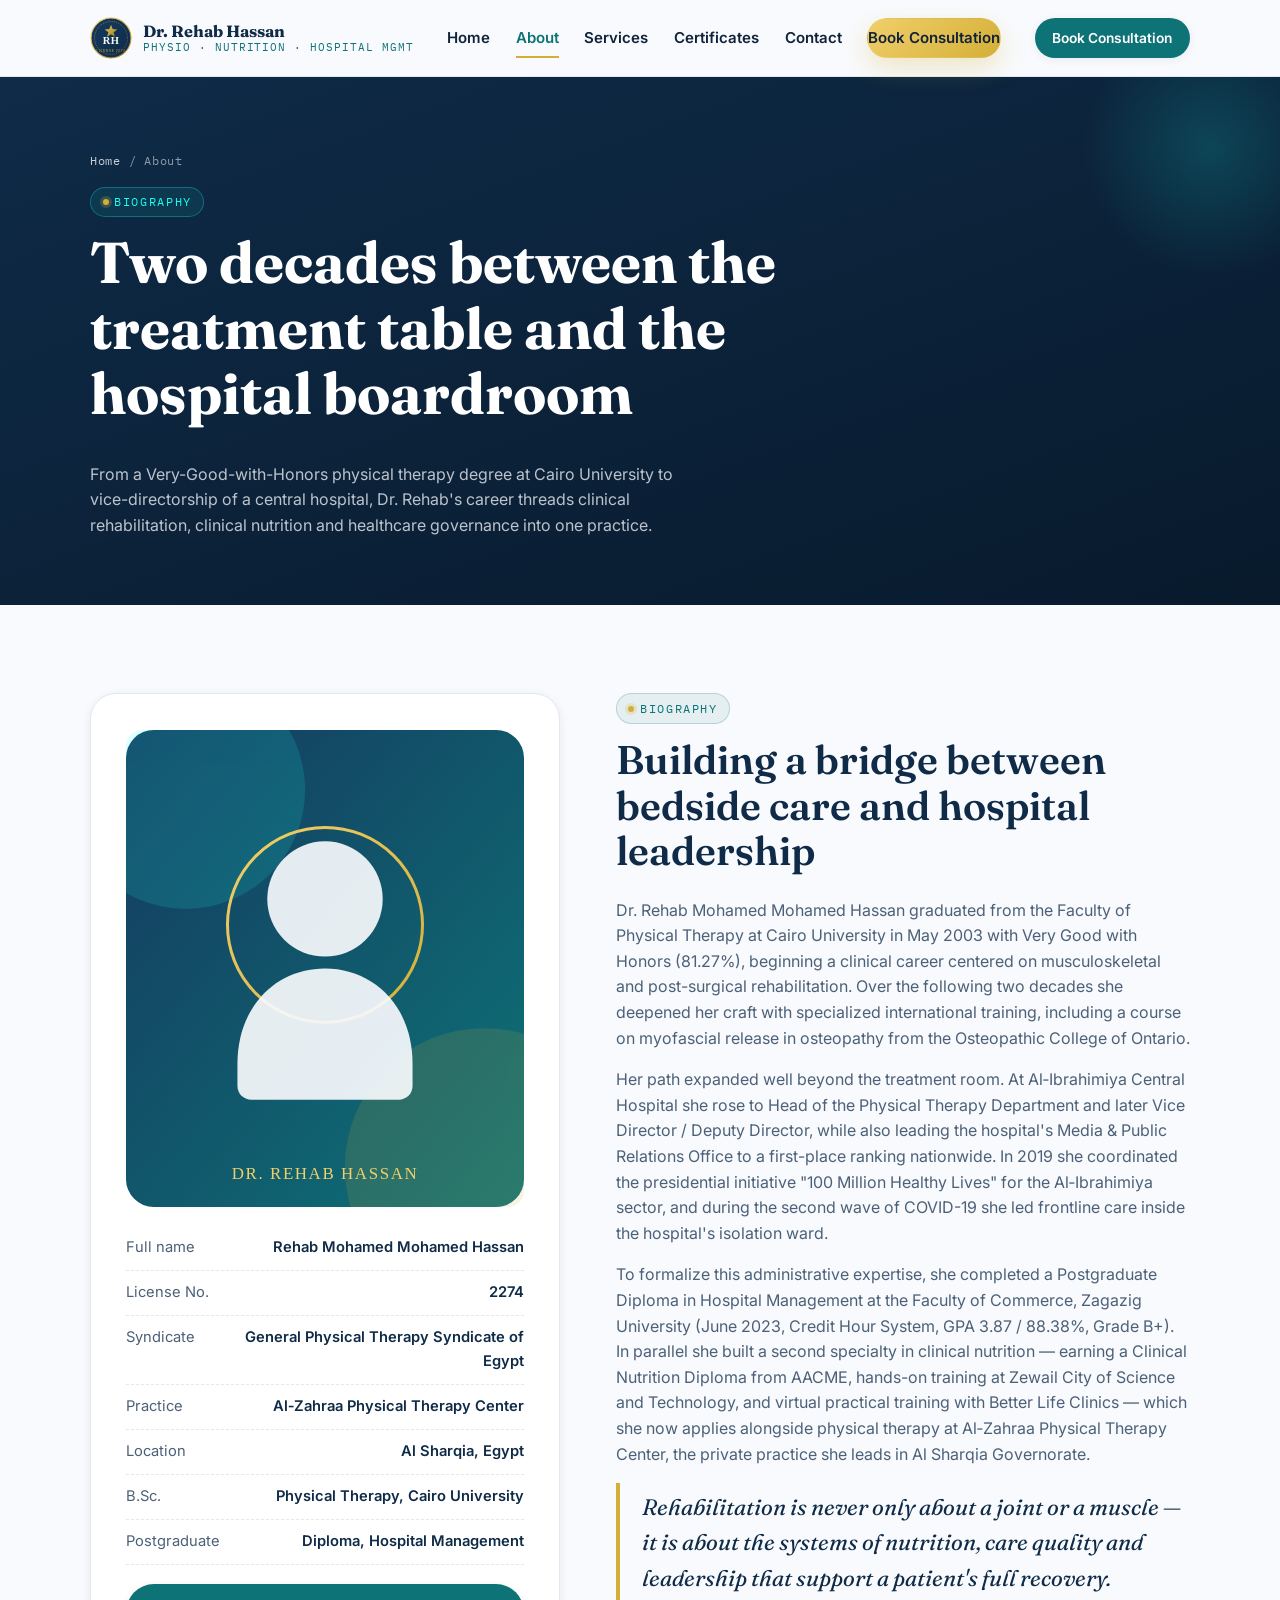
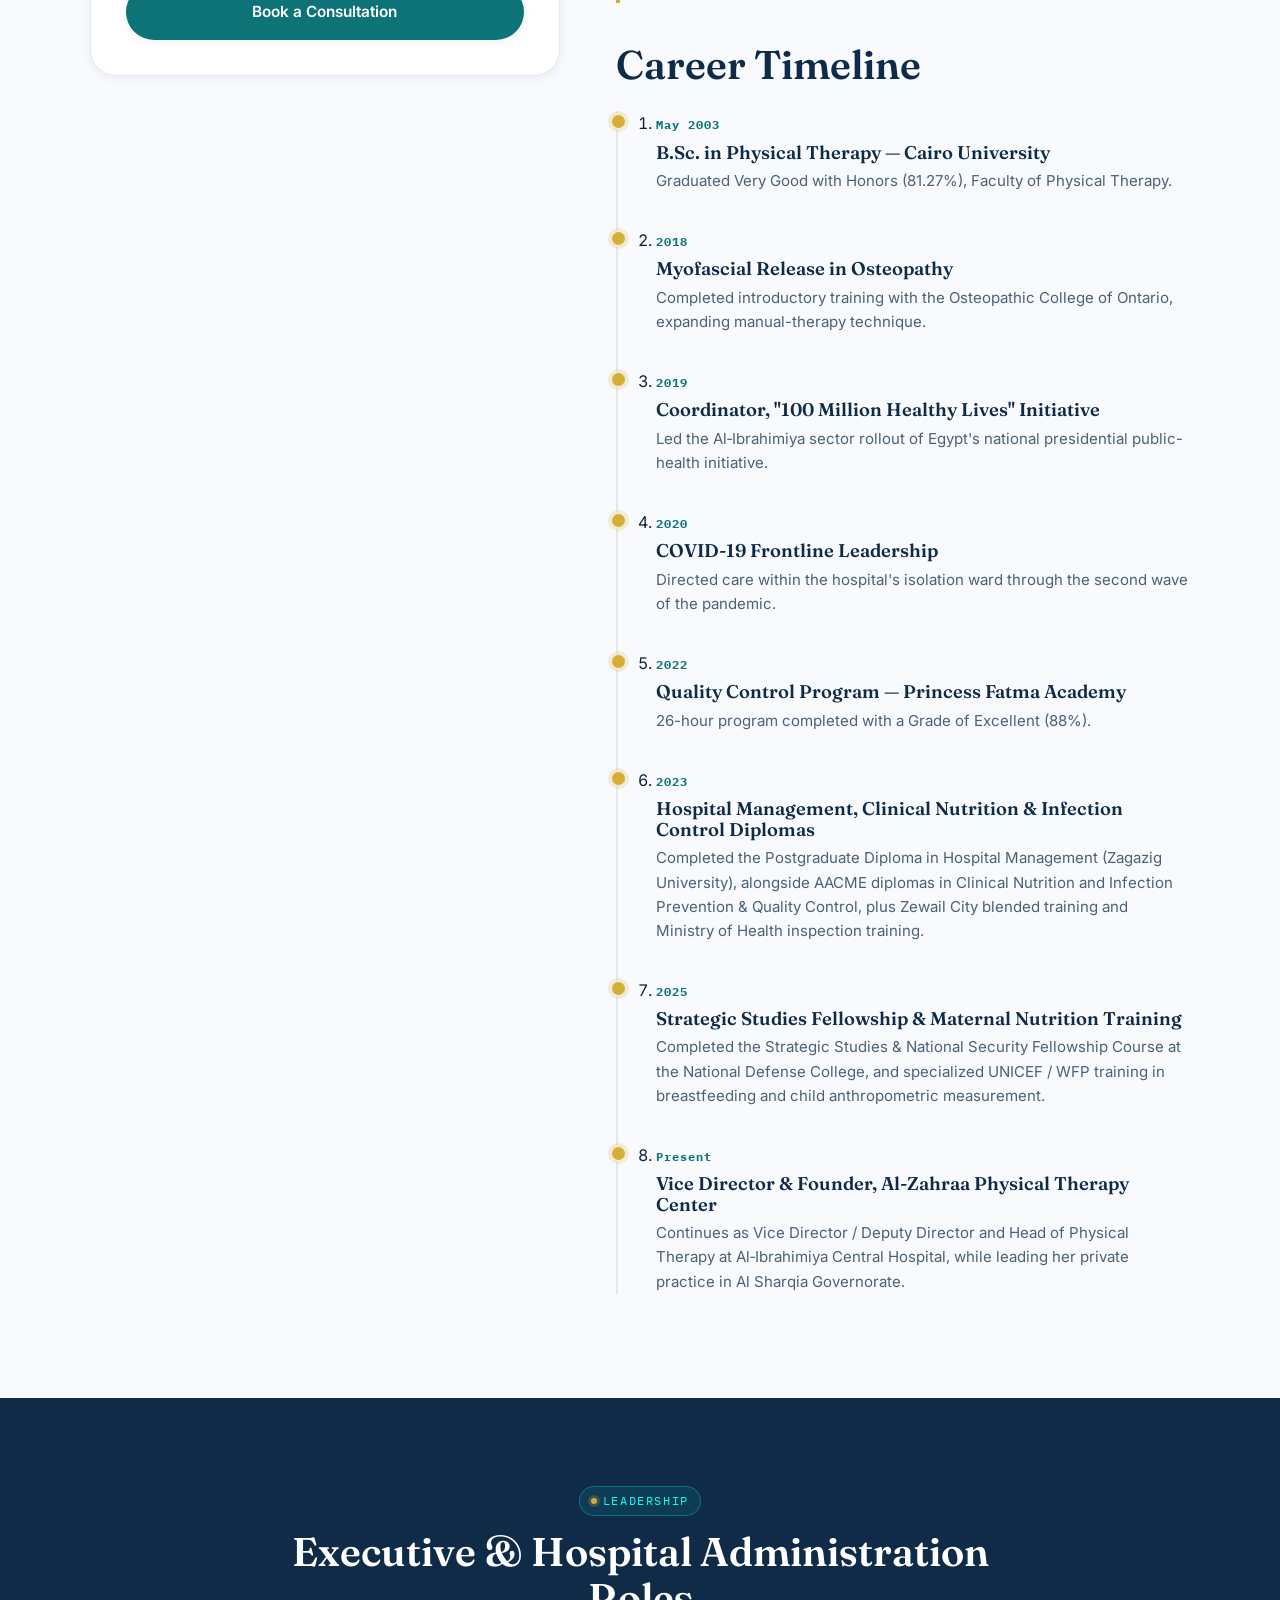
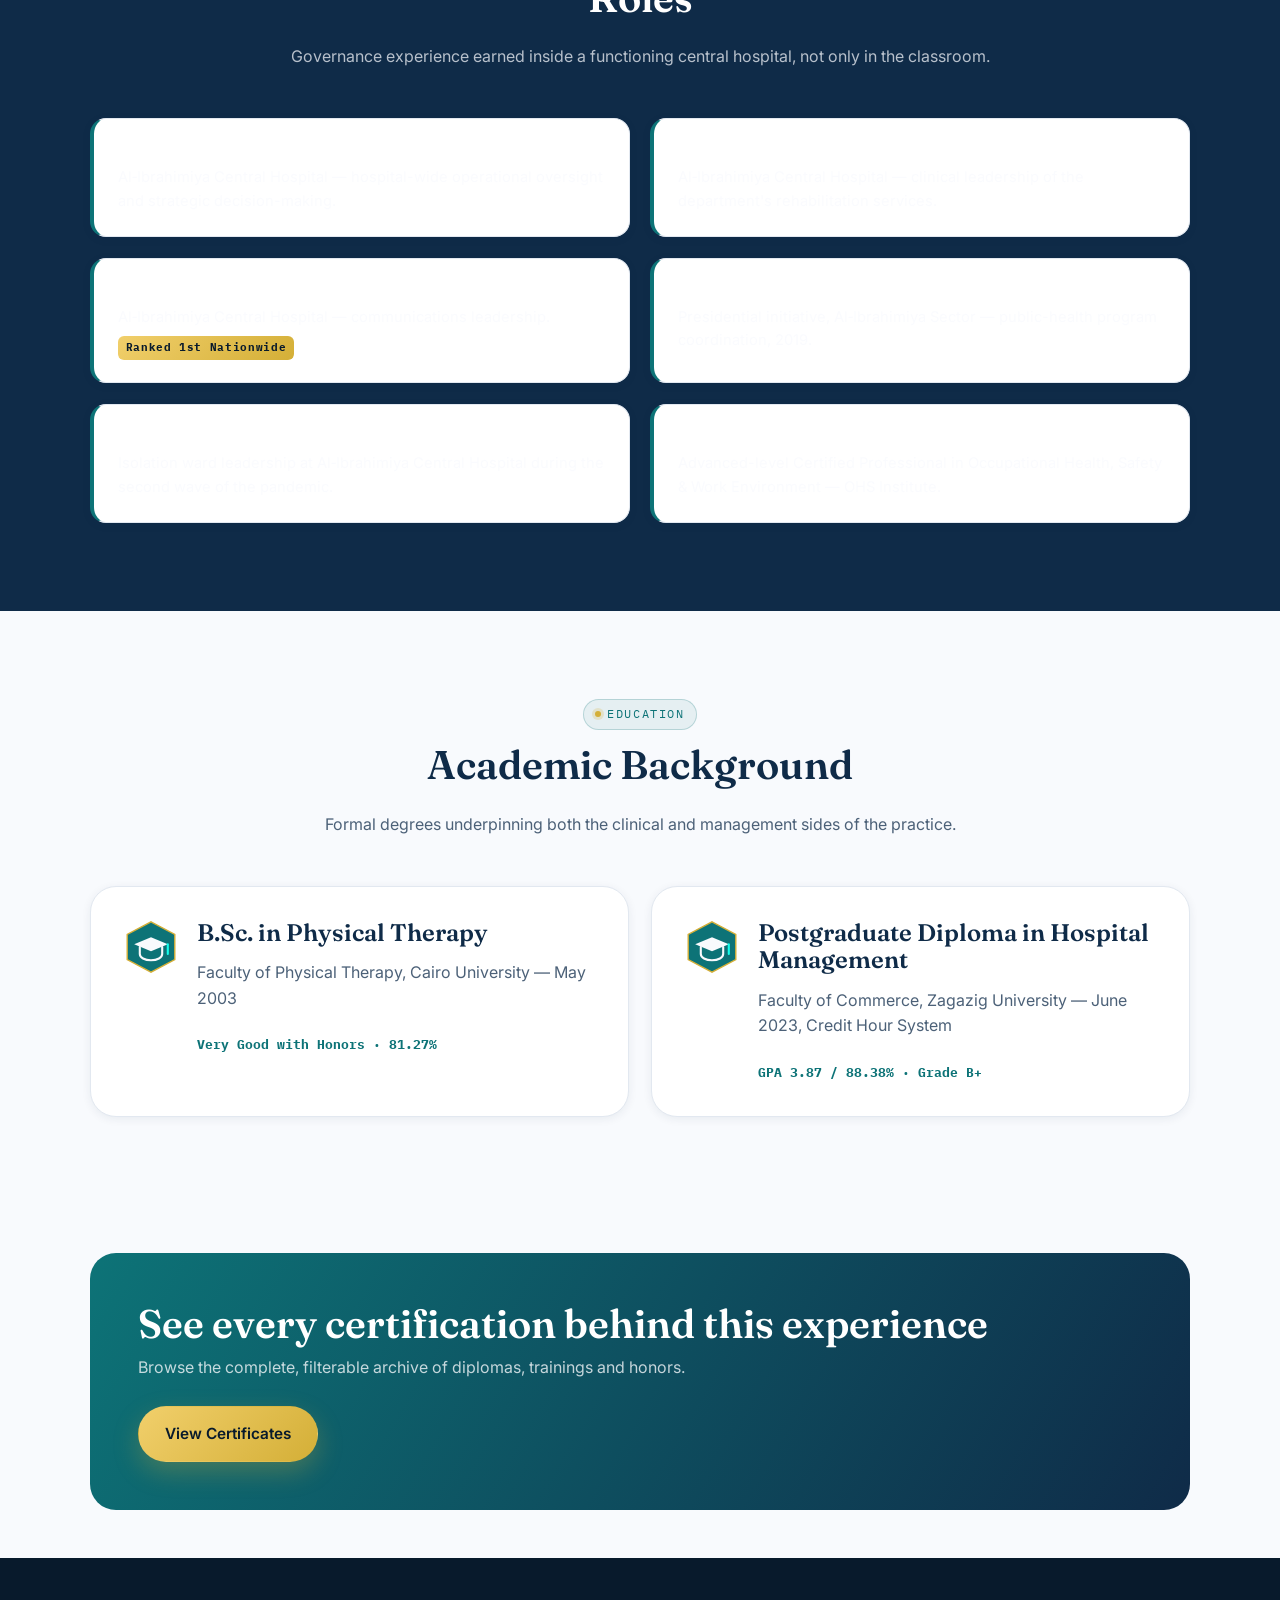
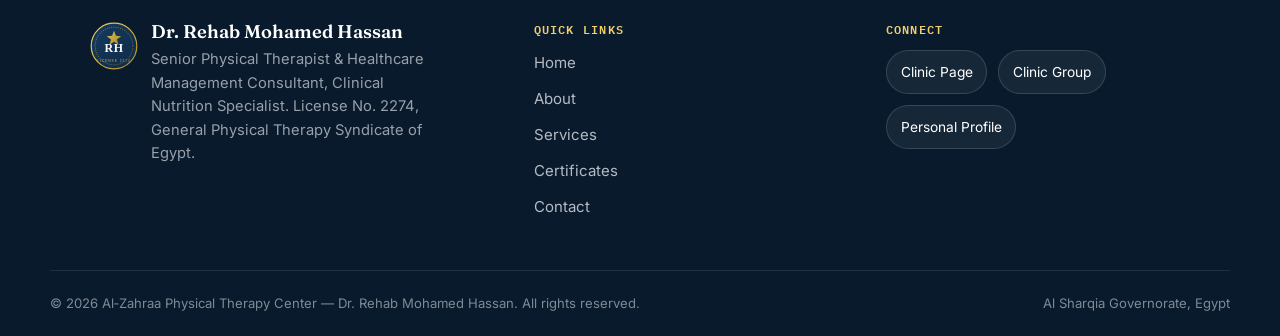
==== about.html @ dbc09063 "Initial commit" ====
<!DOCTYPE html>
<html lang="en">
<head>
<meta charset="UTF-8">
<meta name="viewport" content="width=device-width, initial-scale=1.0">
<title>About Dr. Rehab Hassan | Biography, Career Timeline &amp; Academic Background</title>
<meta name="description" content="Full biography of Dr. Rehab Mohamed Mohamed Hassan — career timeline, executive hospital leadership and academic background in physical therapy and hospital management.">
<link rel="icon" type="image/svg+xml" href="assets/images/favicon.svg">
<link rel="preconnect" href="https://fonts.googleapis.com">
<link rel="preconnect" href="https://fonts.gstatic.com" crossorigin>
<link href="https://fonts.googleapis.com/css2?family=Fraunces:wght@500;600;700&amp;family=Inter:wght@400;500;600;700&amp;family=IBM+Plex+Mono:wght@500;700&amp;display=swap" rel="stylesheet">
<link rel="stylesheet" href="assets/css/style.css">
</head>
<body>
<a href="#main" class="skip-link">Skip to content</a>

<header class="site-header">
  <div class="container nav-bar">
    <a href="index.html" class="brand">
      <img src="assets/images/logo-seal.svg" alt="Dr. Rehab Hassan credential seal logo" width="42" height="42">
      <span class="brand-text"><strong>Dr. Rehab Hassan</strong><span>Physio · Nutrition · Hospital Mgmt</span></span>
    </a>
    <nav class="nav-links" id="navLinks" aria-label="Primary">
      <a href="index.html" data-nav>Home</a>
      <a href="about.html" data-nav>About</a>
      <a href="services.html" data-nav>Services</a>
      <a href="certificates.html" data-nav>Certificates</a>
      <a href="contact.html" data-nav>Contact</a>
      <a href="contact.html" class="btn btn-gold btn-sm">Book Consultation</a>
    </nav>
    <div class="nav-cta">
      <a href="contact.html" class="btn btn-primary btn-sm">Book Consultation</a>
      <button class="hamburger" id="hamburgerBtn" aria-label="Toggle navigation menu" aria-expanded="false" aria-controls="navLinks">
        <span></span><span></span><span></span>
      </button>
    </div>
  </div>
</header>
<div class="nav-drawer-backdrop" id="navBackdrop"></div>

<main id="main">

  <section class="page-banner">
    <div class="container">
      <div class="breadcrumb"><a href="index.html">Home</a> / About</div>
      <span class="eyebrow on-dark">Biography</span>
      <h1>Two decades between the treatment table and the hospital boardroom</h1>
      <p>From a Very-Good-with-Honors physical therapy degree at Cairo University to vice-directorship of a central hospital, Dr. Rehab's career threads clinical rehabilitation, clinical nutrition and healthcare governance into one practice.</p>
    </div>
  </section>

  <section class="section">
    <div class="container bio-layout">

      <aside class="bio-card">
        <img src="assets/images/avatar-placeholder.svg" alt="Portrait placeholder for Dr. Rehab Mohamed Hassan">
        <div class="bio-fact"><span>Full name</span><span>Rehab Mohamed Mohamed Hassan</span></div>
        <div class="bio-fact"><span>License No.</span><span>2274</span></div>
        <div class="bio-fact"><span>Syndicate</span><span>General Physical Therapy Syndicate of Egypt</span></div>
        <div class="bio-fact"><span>Practice</span><span>Al‑Zahraa Physical Therapy Center</span></div>
        <div class="bio-fact"><span>Location</span><span>Al Sharqia, Egypt</span></div>
        <div class="bio-fact"><span>B.Sc.</span><span>Physical Therapy, Cairo University</span></div>
        <div class="bio-fact"><span>Postgraduate</span><span>Diploma, Hospital Management</span></div>
        <a href="contact.html" class="btn btn-primary btn-block" style="margin-top:1.2rem">Book a Consultation</a>
      </aside>

      <div>
        <span class="eyebrow">Biography</span>
        <h2>Building a bridge between bedside care and hospital leadership</h2>
        <p>Dr. Rehab Mohamed Mohamed Hassan graduated from the Faculty of Physical Therapy at Cairo University in May 2003 with Very Good with Honors (81.27%), beginning a clinical career centered on musculoskeletal and post-surgical rehabilitation. Over the following two decades she deepened her craft with specialized international training, including a course on myofascial release in osteopathy from the Osteopathic College of Ontario.</p>
        <p>Her path expanded well beyond the treatment room. At Al‑Ibrahimiya Central Hospital she rose to Head of the Physical Therapy Department and later Vice Director / Deputy Director, while also leading the hospital's Media &amp; Public Relations Office to a first-place ranking nationwide. In 2019 she coordinated the presidential initiative "100 Million Healthy Lives" for the Al‑Ibrahimiya sector, and during the second wave of COVID-19 she led frontline care inside the hospital's isolation ward.</p>
        <p>To formalize this administrative expertise, she completed a Postgraduate Diploma in Hospital Management at the Faculty of Commerce, Zagazig University (June 2023, Credit Hour System, GPA 3.87 / 88.38%, Grade B+). In parallel she built a second specialty in clinical nutrition — earning a Clinical Nutrition Diploma from AACME, hands-on training at Zewail City of Science and Technology, and virtual practical training with Better Life Clinics — which she now applies alongside physical therapy at Al‑Zahraa Physical Therapy Center, the private practice she leads in Al Sharqia Governorate.</p>
        <blockquote class="quote-block">Rehabilitation is never only about a joint or a muscle — it is about the systems of nutrition, care quality and leadership that support a patient's full recovery.</blockquote>

        <h2 style="margin-top:2.4rem">Career Timeline</h2>
        <ol class="timeline">

          <li class="timeline-item">
            <span class="timeline-year">May 2003</span>
            <h3>B.Sc. in Physical Therapy — Cairo University</h3>
            <p>Graduated Very Good with Honors (81.27%), Faculty of Physical Therapy.</p>
          </li>

          <li class="timeline-item">
            <span class="timeline-year">2018</span>
            <h3>Myofascial Release in Osteopathy</h3>
            <p>Completed introductory training with the Osteopathic College of Ontario, expanding manual-therapy technique.</p>
          </li>

          <li class="timeline-item">
            <span class="timeline-year">2019</span>
            <h3>Coordinator, "100 Million Healthy Lives" Initiative</h3>
            <p>Led the Al‑Ibrahimiya sector rollout of Egypt's national presidential public-health initiative.</p>
          </li>

          <li class="timeline-item">
            <span class="timeline-year">2020</span>
            <h3>COVID-19 Frontline Leadership</h3>
            <p>Directed care within the hospital's isolation ward through the second wave of the pandemic.</p>
          </li>

          <li class="timeline-item">
            <span class="timeline-year">2022</span>
            <h3>Quality Control Program — Princess Fatma Academy</h3>
            <p>26-hour program completed with a Grade of Excellent (88%).</p>
          </li>

          <li class="timeline-item">
            <span class="timeline-year">2023</span>
            <h3>Hospital Management, Clinical Nutrition &amp; Infection Control Diplomas</h3>
            <p>Completed the Postgraduate Diploma in Hospital Management (Zagazig University), alongside AACME diplomas in Clinical Nutrition and Infection Prevention &amp; Quality Control, plus Zewail City blended training and Ministry of Health inspection training.</p>
          </li>

          <li class="timeline-item">
            <span class="timeline-year">2025</span>
            <h3>Strategic Studies Fellowship &amp; Maternal Nutrition Training</h3>
            <p>Completed the Strategic Studies &amp; National Security Fellowship Course at the National Defense College, and specialized UNICEF / WFP training in breastfeeding and child anthropometric measurement.</p>
          </li>

          <li class="timeline-item">
            <span class="timeline-year">Present</span>
            <h3>Vice Director &amp; Founder, Al‑Zahraa Physical Therapy Center</h3>
            <p>Continues as Vice Director / Deputy Director and Head of Physical Therapy at Al‑Ibrahimiya Central Hospital, while leading her private practice in Al Sharqia Governorate.</p>
          </li>

        </ol>
      </div>
    </div>
  </section>

  <section class="section on-navy">
    <div class="container">
      <div class="section-head center">
        <span class="eyebrow on-dark">Leadership</span>
        <h2>Executive &amp; Hospital Administration Roles</h2>
        <p>Governance experience earned inside a functioning central hospital, not only in the classroom.</p>
      </div>
      <div class="role-grid">
        <div class="role-card">
          <h3>Vice Director / Deputy Director</h3>
          <p>Al‑Ibrahimiya Central Hospital — hospital-wide operational oversight and strategic decision-making.</p>
        </div>
        <div class="role-card">
          <h3>Head of Physical Therapy Department</h3>
          <p>Al‑Ibrahimiya Central Hospital — clinical leadership of the department's rehabilitation services.</p>
        </div>
        <div class="role-card">
          <h3>Head of Media &amp; Public Relations Office</h3>
          <p>Al‑Ibrahimiya Central Hospital — communications leadership.</p>
          <span class="tag-honor">Ranked 1st Nationwide</span>
        </div>
        <div class="role-card">
          <h3>Coordinator, "100 Million Healthy Lives"</h3>
          <p>Presidential initiative, Al‑Ibrahimiya Sector — public-health program coordination, 2019.</p>
        </div>
        <div class="role-card">
          <h3>Frontline COVID-19 Leadership</h3>
          <p>Isolation ward leadership at Al‑Ibrahimiya Central Hospital during the second wave of the pandemic.</p>
        </div>
        <div class="role-card">
          <h3>Certified OHS Professional</h3>
          <p>Advanced-level Certified Professional in Occupational Health, Safety &amp; Work Environment — OHS Institute.</p>
        </div>
      </div>
    </div>
  </section>

  <section class="section">
    <div class="container">
      <div class="section-head center">
        <span class="eyebrow">Education</span>
        <h2>Academic Background</h2>
        <p>Formal degrees underpinning both the clinical and management sides of the practice.</p>
      </div>
      <div class="degree-grid">
        <div class="degree-card">
          <img src="assets/images/badge-academic.svg" alt="">
          <div>
            <h3>B.Sc. in Physical Therapy</h3>
            <p>Faculty of Physical Therapy, Cairo University — May 2003</p>
            <span class="grade">Very Good with Honors · 81.27%</span>
          </div>
        </div>
        <div class="degree-card">
          <img src="assets/images/badge-academic.svg" alt="">
          <div>
            <h3>Postgraduate Diploma in Hospital Management</h3>
            <p>Faculty of Commerce, Zagazig University — June 2023, Credit Hour System</p>
            <span class="grade">GPA 3.87 / 88.38% · Grade B+</span>
          </div>
        </div>
      </div>
    </div>
  </section>

  <section class="section-tight">
    <div class="container">
      <div class="cta-banner">
        <div>
          <h2>See every certification behind this experience</h2>
          <p>Browse the complete, filterable archive of diplomas, trainings and honors.</p>
        </div>
        <a href="certificates.html" class="btn btn-gold">View Certificates</a>
      </div>
    </div>
  </section>

</main>

<footer class="site-footer">
  <div class="container footer-grid">
    <div class="footer-brand">
      <img src="assets/images/logo-seal.svg" alt="" width="48" height="48">
      <div>
        <h3>Dr. Rehab Mohamed Hassan</h3>
        <p>Senior Physical Therapist &amp; Healthcare Management Consultant, Clinical Nutrition Specialist. License No. 2274, General Physical Therapy Syndicate of Egypt.</p>
      </div>
    </div>
    <div class="footer">
      <h4>Quick Links</h4>
      <ul class="footer-links">
        <li><a href="index.html">Home</a></li>
        <li><a href="about.html">About</a></li>
        <li><a href="services.html">Services</a></li>
        <li><a href="certificates.html">Certificates</a></li>
        <li><a href="contact.html">Contact</a></li>
      </ul>
    </div>
    <div class="footer">
      <h4>Connect</h4>
      <div class="social-row">
        <a class="social-pill" href="https://www.facebook.com/share/14iZMghUTBf/" target="_blank" rel="noopener">Clinic Page</a>
        <a class="social-pill" href="https://www.facebook.com/groups/1322577555018839/?ref=share&amp;mibextid=NSMWBT" target="_blank" rel="noopener">Clinic Group</a>
        <a class="social-pill" href="https://www.facebook.com/share/1DDHBu3A2B/" target="_blank" rel="noopener">Personal Profile</a>
      </div>
    </div>
  </div>
  <div class="container footer-bottom">
    <span>© <span id="year"></span> Al‑Zahraa Physical Therapy Center — Dr. Rehab Mohamed Hassan. All rights reserved.</span>
    <span>Al Sharqia Governorate, Egypt</span>
  </div>
</footer>

<script src="assets/js/script.js"></script>
</body>
</html>
---- assets/css/style.css ----
/* =========================================================================
   Dr. Rehab Mohamed Hassan — Medical Executive Portfolio
   Design tokens
   ========================================================================= */
:root{
  --navy: #0f2b48;
  --navy-light: #17395c;
  --navy-deep: #081a2c;
  --teal: #0d7377;
  --teal-light: #12979c;
  --mint: #14ffec;
  --bg: #f8fafd;
  --surface: #ffffff;
  --gold: #d4af37;
  --gold-light: #f1cf6b;
  --ink: #10233a;
  --ink-soft: #4c6178;
  --line: #e2e8f0;

  --font-display: "Fraunces", Georgia, "Times New Roman", serif;
  --font-body: "Inter", -apple-system, BlinkMacSystemFont, "Segoe UI", sans-serif;
  --font-mono: "IBM Plex Mono", "Courier New", monospace;

  --radius-sm: 10px;
  --radius-md: 16px;
  --radius-lg: 26px;
  --shadow-sm: 0 2px 10px rgba(15,43,72,0.07);
  --shadow-md: 0 14px 34px rgba(15,43,72,0.12);
  --shadow-gold: 0 10px 26px rgba(212,175,55,0.28);

  --container: 1180px;
  --header-h: 76px;
}

*,*::before,*::after{ box-sizing:border-box; }
html{ scroll-behavior:smooth; }
html,body{ max-width:100%; overflow-x:hidden; }

body{
  margin:0;
  background:var(--bg);
  color:var(--ink);
  font-family:var(--font-body);
  line-height:1.6;
  font-size:16px;
  -webkit-font-smoothing:antialiased;
}

img{ max-width:100%; display:block; }
a{ color:inherit; text-decoration:none; }
ul{ margin:0; padding:0; list-style:none; }
button{ font-family:inherit; cursor:pointer; }
input,select,textarea{ font-family:inherit; font-size:1rem; }

.container{
  width:100%;
  max-width:var(--container);
  margin-inline:auto;
  padding-inline:clamp(1.1rem, 4vw, 2.5rem);
}

h1,h2,h3,h4{
  font-family:var(--font-display);
  color:var(--navy);
  line-height:1.14;
  margin:0 0 .6em;
  font-weight:600;
}
h1{ font-size:clamp(2.1rem, 4.6vw, 3.6rem); font-weight:700; }
h2{ font-size:clamp(1.7rem, 3.2vw, 2.5rem); }
h3{ font-size:clamp(1.2rem, 2vw, 1.5rem); }
p{ margin:0 0 1em; color:var(--ink-soft); }

.eyebrow{
  display:inline-flex;
  align-items:center;
  gap:.5em;
  font-family:var(--font-mono);
  font-size:.72rem;
  letter-spacing:.14em;
  text-transform:uppercase;
  color:var(--teal);
  background:rgba(13,115,119,0.08);
  border:1px solid rgba(13,115,119,0.22);
  padding:.45em 1em;
  border-radius:999px;
  margin-bottom:1.1em;
}
.eyebrow::before{
  content:"";
  width:6px; height:6px; border-radius:50%;
  background:var(--gold);
  box-shadow:0 0 0 3px rgba(212,175,55,0.22);
}
.eyebrow.on-dark{ color:var(--mint); background:rgba(20,255,236,0.08); border-color:rgba(20,255,236,0.28); }

.section{ padding:clamp(3rem,7vw,5.5rem) 0; }
.section-tight{ padding:clamp(2rem,4vw,3rem) 0; }
.section-head{ max-width:720px; margin-bottom:clamp(2rem,4vw,3rem); }
.section-head.center{ margin-inline:auto; text-align:center; }
.on-navy{ background:var(--navy); }
.on-navy h2, .on-navy h3{ color:#fff; }
.on-navy p{ color:rgba(248,250,253,0.72); }

/* Buttons ---------------------------------------------------------------*/
.btn{
  display:inline-flex; align-items:center; justify-content:center; gap:.55em;
  padding:.95em 1.7em;
  border-radius:999px;
  font-weight:600;
  font-size:.96rem;
  border:1.5px solid transparent;
  min-height:48px;
  transition:transform .18s ease, box-shadow .18s ease, background .18s ease, color .18s ease, border-color .18s ease;
  white-space:nowrap;
}
.btn:active{ transform:translateY(1px); }
.btn-primary{ background:var(--teal); color:#fff; box-shadow:var(--shadow-sm); }
.btn-primary:hover{ background:var(--teal-light); box-shadow:var(--shadow-md); transform:translateY(-2px); }
.btn-gold{ background:linear-gradient(135deg,var(--gold-light),var(--gold)); color:var(--navy-deep); box-shadow:var(--shadow-gold); }
.btn-gold:hover{ transform:translateY(-2px); box-shadow:0 16px 30px rgba(212,175,55,0.36); }
.btn-outline{ background:transparent; border-color:rgba(255,255,255,0.5); color:#fff; }
.btn-outline:hover{ background:rgba(255,255,255,0.12); border-color:#fff; }
.btn-outline-navy{ background:transparent; border-color:var(--navy); color:var(--navy); }
.btn-outline-navy:hover{ background:var(--navy); color:#fff; }
.btn-block{ width:100%; }
.btn-sm{ padding:.6em 1.2em; min-height:40px; font-size:.86rem; }

.btn-row{ display:flex; flex-wrap:wrap; gap:.9rem; }

/* =========================================================================
   Header / Navigation
   ========================================================================= */
.site-header{
  position:sticky; top:0; z-index:900;
  background:rgba(248,250,253,0.9);
  backdrop-filter:blur(10px);
  border-bottom:1px solid var(--line);
  transition:box-shadow .25s ease, background .25s ease;
}
.site-header.is-scrolled{ box-shadow:0 6px 20px rgba(15,43,72,0.09); background:rgba(248,250,253,0.98); }

.nav-bar{
  min-height:var(--header-h);
  display:flex; align-items:center; justify-content:space-between; gap:1rem;
}

.brand{ display:flex; align-items:center; gap:.7rem; font-family:var(--font-display); color:var(--navy); }
.brand img{ width:42px; height:42px; flex:none; }
.brand-text{ display:flex; flex-direction:column; line-height:1.2; }
.brand-text strong{ font-size:1.02rem; font-weight:700; }
.brand-text span{ font-family:var(--font-mono); font-size:.66rem; letter-spacing:.09em; color:var(--teal); text-transform:uppercase; }

.nav-links{ display:flex; align-items:center; gap:clamp(1rem,2vw,2rem); }
.nav-links a{
  position:relative; font-weight:600; font-size:.94rem; color:var(--ink); padding:.4em 0;
}
.nav-links a::after{
  content:""; position:absolute; left:0; bottom:-2px; width:0; height:2px; background:var(--gold);
  transition:width .2s ease;
}
.nav-links a:hover::after, .nav-links a.active::after{ width:100%; }
.nav-links a.active{ color:var(--teal); }
.nav-cta{ display:flex; align-items:center; gap:.8rem; }

.hamburger{
  display:none; flex-direction:column; justify-content:center; align-items:center;
  width:48px; height:48px; border-radius:12px; border:1px solid var(--line); background:#fff;
  gap:5px;
}
.hamburger span{ width:22px; height:2px; background:var(--navy); border-radius:2px; transition:transform .25s ease, opacity .25s ease; }
.hamburger[aria-expanded="true"] span:nth-child(1){ transform:translateY(7px) rotate(45deg); }
.hamburger[aria-expanded="true"] span:nth-child(2){ opacity:0; }
.hamburger[aria-expanded="true"] span:nth-child(3){ transform:translateY(-7px) rotate(-45deg); }

.nav-drawer-backdrop{
  position:fixed; inset:0; background:rgba(8,26,44,0.5); opacity:0; pointer-events:none; z-index:950;
  transition:opacity .25s ease;
}
.nav-drawer-backdrop.is-open{ opacity:1; pointer-events:auto; }

/* =========================================================================
   Footer
   ========================================================================= */
.site-footer{ background:var(--navy-deep); color:rgba(248,250,253,0.75); padding-top:clamp(2.6rem,5vw,4rem); }
.footer-grid{
  display:grid; grid-template-columns:1.3fr 1fr 1fr; gap:clamp(2rem,4vw,3rem);
  padding-bottom:2.5rem; border-bottom:1px solid rgba(255,255,255,0.1);
}
.footer-brand{ display:flex; gap:.8rem; align-items:flex-start; }
.footer-brand img{ width:48px; height:48px; flex:none; }
.footer-brand h3{ color:#fff; margin-bottom:.3em; font-size:1.15rem; }
.footer-brand p{ color:rgba(248,250,253,0.6); font-size:.92rem; max-width:32ch; }
.footer h4{ color:var(--gold-light); font-family:var(--font-mono); font-size:.78rem; letter-spacing:.1em; text-transform:uppercase; margin-bottom:1.1em; }
.footer-links li{ margin-bottom:.65em; }
.footer-links a{ color:rgba(248,250,253,0.72); font-size:.94rem; }
.footer-links a:hover{ color:var(--mint); }
.social-row{ display:flex; gap:.7rem; flex-wrap:wrap; margin-top:.4rem; }
.social-pill{
  display:inline-flex; align-items:center; gap:.5em; padding:.6em 1em; border-radius:999px;
  background:rgba(255,255,255,0.06); border:1px solid rgba(255,255,255,0.14); font-size:.86rem; color:#fff;
  min-height:44px;
}
.social-pill:hover{ background:rgba(20,255,236,0.14); border-color:var(--mint); }
.footer-bottom{
  display:flex; flex-wrap:wrap; gap:.8rem; align-items:center; justify-content:space-between;
  padding:1.4rem 0; font-size:.82rem; color:rgba(248,250,253,0.5);
}
.footer-bottom a{ color:rgba(248,250,253,0.7); }

/* =========================================================================
   Hero (index)
   ========================================================================= */
.hero{
  position:relative; overflow:hidden;
  background:radial-gradient(1100px 560px at 82% -10%, rgba(13,115,119,0.35), transparent 60%), var(--navy);
  color:#fff;
  padding:clamp(3rem,8vw,6rem) 0 clamp(3.5rem,8vw,6rem);
}
.hero::before{
  content:""; position:absolute; inset:0;
  background-image:radial-gradient(rgba(255,255,255,0.06) 1px, transparent 1px);
  background-size:26px 26px; opacity:.5; pointer-events:none;
}
.hero-grid{ display:grid; grid-template-columns:1.15fr .85fr; gap:clamp(2rem,5vw,3.5rem); align-items:center; position:relative; }
.hero-name{ color:#fff; }
.hero-name .ar{ display:block; font-family:var(--font-display); font-size:.5em; color:var(--gold-light); font-weight:500; margin-top:.25em; }
.hero-title{ font-size:clamp(1.05rem,2vw,1.3rem); color:rgba(248,250,253,0.86); font-weight:600; margin-bottom:.5em; }
.hero-desc{ color:rgba(248,250,253,0.72); max-width:56ch; font-size:1.02rem; }
.hero-badges{ display:flex; flex-wrap:wrap; gap:.6rem; margin:1.4rem 0; }
.mini-tag{
  font-family:var(--font-mono); font-size:.72rem; letter-spacing:.05em;
  padding:.5em .9em; border-radius:8px; background:rgba(255,255,255,0.07); border:1px solid rgba(255,255,255,0.14); color:rgba(248,250,253,0.85);
}
.hero-visual{ position:relative; display:flex; justify-content:center; }
.hero-photo-card{
  position:relative; width:min(340px,86%); border-radius:var(--radius-lg); overflow:hidden;
  box-shadow:0 24px 60px rgba(8,26,44,0.5); border:1px solid rgba(255,255,255,0.18);
}
.hero-seal{
  position:absolute; right:-14px; bottom:-14px; width:92px; height:92px;
  filter:drop-shadow(0 10px 18px rgba(0,0,0,0.35));
}

.stat-strip{
  display:grid; grid-template-columns:repeat(4,1fr); gap:1.4rem;
  margin-top:clamp(2.4rem,5vw,3.6rem); position:relative;
}
.stat-card{
  background:rgba(255,255,255,0.06); border:1px solid rgba(255,255,255,0.14);
  border-radius:var(--radius-md); padding:1.4rem 1.2rem; text-align:center;
}
.stat-num{ font-family:var(--font-display); font-size:clamp(1.6rem,3vw,2.3rem); color:var(--mint); font-weight:700; }
.stat-label{ font-size:.8rem; color:rgba(248,250,253,0.68); margin-top:.35em; letter-spacing:.02em; }

/* Clinic feature ---------------------------------------------------------*/
.clinic-feature{
  display:grid; grid-template-columns:1fr 1fr; gap:clamp(2rem,4vw,3.2rem); align-items:center;
  background:var(--surface); border:1px solid var(--line); border-radius:var(--radius-lg);
  padding:clamp(1.8rem,4vw,3rem); box-shadow:var(--shadow-sm);
}
.clinic-feature .badge-row{ display:flex; gap:.6rem; flex-wrap:wrap; margin:1rem 0 1.4rem; }
.clinic-map-frame{
  border-radius:var(--radius-md); overflow:hidden; border:1px solid var(--line);
  background:linear-gradient(135deg,var(--navy),var(--teal)); aspect-ratio:4/3; position:relative;
}
.clinic-map-frame .pin{
  position:absolute; inset:0; display:flex; flex-direction:column; align-items:center; justify-content:center; gap:.5rem; color:#fff;
}
.clinic-map-frame .pin svg{ width:40px; height:40px; }

/* Services preview / cards -----------------------------------------------*/
.card-grid{ display:grid; grid-template-columns:repeat(3,1fr); gap:clamp(1.2rem,3vw,1.8rem); }
.pillar-card{
  background:var(--surface); border:1px solid var(--line); border-radius:var(--radius-lg);
  padding:clamp(1.6rem,3vw,2.1rem); box-shadow:var(--shadow-sm); transition:transform .22s ease, box-shadow .22s ease;
  display:flex; flex-direction:column; height:100%;
}
.pillar-card:hover{ transform:translateY(-6px); box-shadow:var(--shadow-md); }
.pillar-icon{
  width:58px; height:58px; border-radius:16px; display:flex; align-items:center; justify-content:center;
  background:linear-gradient(135deg,var(--teal),var(--navy)); margin-bottom:1.1rem; flex:none;
}
.pillar-icon svg{ width:28px; height:28px; }
.pillar-card h3{ margin-bottom:.45em; }
.pillar-card ul{ margin:1rem 0 1.3rem; }
.pillar-card ul li{ position:relative; padding-left:1.3em; margin-bottom:.55em; color:var(--ink-soft); font-size:.94rem; }
.pillar-card ul li::before{ content:"—"; position:absolute; left:0; color:var(--gold); }
.pillar-card .btn{ margin-top:auto; align-self:flex-start; }

/* CTA banner ---------------------------------------------------------------*/
.cta-banner{
  background:linear-gradient(120deg,var(--teal),var(--navy));
  border-radius:var(--radius-lg); color:#fff; padding:clamp(2rem,5vw,3rem);
  display:flex; flex-wrap:wrap; gap:1.6rem; align-items:center; justify-content:space-between;
}
.cta-banner h2{ color:#fff; margin-bottom:.2em; }
.cta-banner p{ color:rgba(248,250,253,0.78); margin:0; }

/* =========================================================================
   Page banner (inner pages)
   ========================================================================= */
.page-banner{
  background:linear-gradient(160deg,var(--navy) 0%, var(--navy-deep) 100%);
  color:#fff; padding:clamp(3rem,7vw,4.6rem) 0 clamp(2.4rem,5vw,3.2rem); position:relative; overflow:hidden;
}
.page-banner::after{
  content:""; position:absolute; right:-60px; top:-60px; width:260px; height:260px; border-radius:50%;
  background:radial-gradient(circle,rgba(20,255,236,0.16),transparent 70%);
}
.breadcrumb{ font-family:var(--font-mono); font-size:.78rem; letter-spacing:.06em; color:rgba(248,250,253,0.55); margin-bottom:1rem; }
.breadcrumb a{ color:rgba(248,250,253,0.8); }
.breadcrumb a:hover{ color:var(--mint); }
.page-banner h1{ color:#fff; max-width:20ch; }
.page-banner p{ color:rgba(248,250,253,0.75); max-width:60ch; }

/* =========================================================================
   About page — timeline, roles, degrees
   ========================================================================= */
.bio-layout{ display:grid; grid-template-columns:.9fr 1.1fr; gap:clamp(2rem,5vw,3.5rem); align-items:start; }
.bio-card{ background:var(--surface); border:1px solid var(--line); border-radius:var(--radius-lg); padding:clamp(1.6rem,3vw,2.2rem); box-shadow:var(--shadow-sm); position:sticky; top:calc(var(--header-h) + 20px); }
.bio-card img{ border-radius:var(--radius-md); margin-bottom:1.2rem; }
.bio-fact{ display:flex; justify-content:space-between; gap:1rem; padding:.7em 0; border-bottom:1px dashed var(--line); font-size:.92rem; }
.bio-fact:last-child{ border-bottom:none; }
.bio-fact span:first-child{ color:var(--ink-soft); }
.bio-fact span:last-child{ font-weight:600; color:var(--navy); text-align:right; }

.timeline{ position:relative; padding-left:clamp(1.6rem,4vw,2.4rem); border-left:2px solid var(--line); }
.timeline-item{ position:relative; padding-bottom:clamp(1.6rem,3vw,2.2rem); }
.timeline-item:last-child{ padding-bottom:0; }
.timeline-item::before{
  content:""; position:absolute; left:calc(-1 * clamp(1.6rem,4vw,2.4rem) - 6px); top:4px;
  width:13px; height:13px; border-radius:50%; background:var(--gold);
  box-shadow:0 0 0 4px rgba(212,175,55,0.2), 0 0 0 2px var(--bg);
}
.timeline-year{ font-family:var(--font-mono); font-size:.78rem; letter-spacing:.08em; color:var(--teal); font-weight:700; }
.timeline-item h3{ margin:.3em 0 .3em; font-size:1.15rem; }
.timeline-item p{ font-size:.94rem; margin-bottom:0; }

.role-grid{ display:grid; grid-template-columns:repeat(2,1fr); gap:1.3rem; }
.role-card{
  background:var(--surface); border:1px solid var(--line); border-left:4px solid var(--teal);
  border-radius:var(--radius-md); padding:1.4rem 1.5rem; box-shadow:var(--shadow-sm);
}
.role-card h3{ font-size:1.05rem; margin-bottom:.35em; }
.role-card p{ font-size:.92rem; margin-bottom:0; }
.role-card .tag-honor{
  display:inline-block; margin-top:.6em; font-family:var(--font-mono); font-size:.68rem; letter-spacing:.06em;
  color:var(--navy-deep); background:linear-gradient(135deg,var(--gold-light),var(--gold)); padding:.3em .7em; border-radius:6px; font-weight:700;
}

.degree-grid{ display:grid; grid-template-columns:repeat(2,1fr); gap:1.4rem; }
.degree-card{
  background:var(--surface); border:1px solid var(--line); border-radius:var(--radius-lg);
  padding:clamp(1.5rem,3vw,2rem); box-shadow:var(--shadow-sm); display:flex; gap:1.1rem;
}
.degree-card img{ width:56px; height:56px; flex:none; }
.degree-card .grade{ display:inline-block; margin-top:.5em; font-weight:700; color:var(--teal); font-family:var(--font-mono); font-size:.84rem; }

.quote-block{
  border-left:4px solid var(--gold); padding:.4rem 0 .4rem 1.4rem; margin:0;
  font-family:var(--font-display); font-size:clamp(1.1rem,2vw,1.4rem); color:var(--navy); font-style:italic;
}

/* =========================================================================
   Services page
   ========================================================================= */
.service-block{ display:grid; grid-template-columns:.85fr 1.15fr; gap:clamp(2rem,5vw,3.5rem); align-items:center; }
.service-block + .service-block{ margin-top:clamp(3rem,6vw,4.5rem); padding-top:clamp(3rem,6vw,4.5rem); border-top:1px solid var(--line); }
.service-block.reverse{ direction:rtl; }
.service-block.reverse > *{ direction:ltr; }
.service-media{
  border-radius:var(--radius-lg); background:linear-gradient(150deg,var(--navy),var(--teal));
  padding:clamp(2rem,4vw,2.6rem); color:#fff; position:relative; overflow:hidden; min-height:260px;
  display:flex; flex-direction:column; justify-content:center;
}
.service-media .num{ font-family:var(--font-display); font-size:5rem; color:rgba(255,255,255,0.16); position:absolute; top:.2em; right:.35em; font-weight:700; }
.service-media h3{ color:#fff; position:relative; }
.service-media p{ color:rgba(248,250,253,0.78); position:relative; }
.service-list{ margin-top:1.3rem; }
.service-list li{ display:flex; gap:.7em; align-items:flex-start; margin-bottom:.8em; font-size:.98rem; color:var(--ink-soft); }
.service-list li svg{ width:20px; height:20px; flex:none; margin-top:.15em; color:var(--gold); }

.process-strip{ display:grid; grid-template-columns:repeat(4,1fr); gap:1.3rem; counter-reset:step; }
.process-step{ background:var(--surface); border:1px solid var(--line); border-radius:var(--radius-md); padding:1.5rem; box-shadow:var(--shadow-sm); position:relative; }
.process-step .step-num{
  font-family:var(--font-mono); font-weight:700; color:var(--gold); font-size:.82rem; letter-spacing:.06em;
  display:block; margin-bottom:.6em;
}
.process-step h3{ font-size:1.02rem; margin-bottom:.35em; }
.process-step p{ font-size:.9rem; margin:0; }

/* =========================================================================
   Certificates page
   ========================================================================= */
.filter-bar{ display:flex; flex-wrap:wrap; gap:.7rem; margin-bottom:clamp(1.8rem,3vw,2.4rem); }
.filter-btn{
  min-height:48px; padding:.7em 1.35em; border-radius:999px; border:1.5px solid var(--line);
  background:var(--surface); color:var(--ink); font-weight:600; font-size:.9rem;
  transition:all .2s ease;
}
.filter-btn:hover{ border-color:var(--teal); color:var(--teal); }
.filter-btn.active{ background:var(--navy); border-color:var(--navy); color:#fff; }
.filter-count{
  display:inline-block; margin-left:.4em; font-family:var(--font-mono); font-size:.74rem; opacity:.75;
}

.cert-grid{ display:grid; grid-template-columns:repeat(3,1fr); gap:1.4rem; }
.cert-card{
  background:var(--surface); border:1px solid var(--line); border-radius:var(--radius-lg);
  padding:1.5rem; box-shadow:var(--shadow-sm); display:flex; flex-direction:column;
  transition:transform .2s ease, box-shadow .2s ease; text-align:left;
}
.cert-card:hover{ transform:translateY(-5px); box-shadow:var(--shadow-md); }
.cert-card.hide{ display:none; }
.cert-top{ display:flex; align-items:flex-start; gap:.9rem; margin-bottom:.9rem; }
.cert-top img{ width:52px; height:52px; flex:none; }
.cert-level{
  display:inline-block; font-family:var(--font-mono); font-size:.66rem; letter-spacing:.05em;
  color:var(--teal); background:rgba(13,115,119,0.08); border:1px solid rgba(13,115,119,0.2);
  padding:.28em .6em; border-radius:6px; margin-bottom:.4em;
}
.cert-card h3{ font-size:1.02rem; margin-bottom:.25em; }
.cert-issuer{ font-size:.86rem; color:var(--ink-soft); margin-bottom:.15em; }
.cert-date{ font-family:var(--font-mono); font-size:.78rem; color:var(--gold); font-weight:700; }
.cert-card .btn{ margin-top:1.1rem; align-self:flex-start; }

.empty-state{ text-align:center; padding:3rem 1rem; display:none; }
.empty-state.show{ display:block; }

/* Modal --------------------------------------------------------------------*/
.modal-backdrop{
  position:fixed; inset:0; background:rgba(8,26,44,0.62); z-index:1200;
  display:flex; align-items:center; justify-content:center; padding:1.2rem;
  opacity:0; pointer-events:none; transition:opacity .22s ease;
}
.modal-backdrop.is-open{ opacity:1; pointer-events:auto; }
.modal-box{
  background:var(--surface); border-radius:var(--radius-lg); max-width:560px; width:100%;
  max-height:88vh; overflow-y:auto; padding:clamp(1.6rem,4vw,2.4rem); position:relative;
  transform:translateY(18px) scale(.98); transition:transform .25s ease;
  box-shadow:0 30px 70px rgba(8,26,44,0.4);
}
.modal-backdrop.is-open .modal-box{ transform:translateY(0) scale(1); }
.modal-close{
  position:absolute; top:1.1rem; right:1.1rem; width:40px; height:40px; border-radius:50%;
  background:var(--bg); border:1px solid var(--line); display:flex; align-items:center; justify-content:center;
  font-size:1.1rem; color:var(--navy);
}
.modal-close:hover{ background:var(--navy); color:#fff; }
.modal-badge{ width:64px; height:64px; margin-bottom:1rem; }
.modal-box h3{ margin-bottom:.3em; }
.modal-meta{ display:flex; flex-wrap:wrap; gap:.6rem; margin:.8rem 0 1.2rem; }
.modal-meta span{
  font-family:var(--font-mono); font-size:.72rem; letter-spacing:.04em; padding:.35em .7em;
  border-radius:6px; background:var(--bg); border:1px solid var(--line); color:var(--ink-soft);
}
.modal-box p{ font-size:.96rem; }

/* =========================================================================
   Contact page
   ========================================================================= */
.contact-layout{ display:grid; grid-template-columns:1fr 1.05fr; gap:clamp(2rem,5vw,3.5rem); align-items:start; }
.contact-info-card{ background:var(--navy); color:#fff; border-radius:var(--radius-lg); padding:clamp(1.8rem,4vw,2.4rem); }
.contact-info-card h3{ color:#fff; }
.contact-info-card p{ color:rgba(248,250,253,0.72); }
.info-row{ display:flex; gap:.9rem; align-items:flex-start; padding:1rem 0; border-bottom:1px solid rgba(255,255,255,0.1); }
.info-row:last-of-type{ border-bottom:none; }
.info-row svg{ width:22px; height:22px; flex:none; color:var(--mint); margin-top:.15em; }
.info-row strong{ display:block; color:#fff; font-size:.95rem; margin-bottom:.15em; }
.info-row span{ font-size:.88rem; color:rgba(248,250,253,0.68); }

.form-card{ background:var(--surface); border:1px solid var(--line); border-radius:var(--radius-lg); padding:clamp(1.8rem,4vw,2.4rem); box-shadow:var(--shadow-sm); }
.form-grid{ display:grid; grid-template-columns:1fr 1fr; gap:1.1rem; }
.form-field{ display:flex; flex-direction:column; gap:.4rem; margin-bottom:1.1rem; }
.form-field.full{ grid-column:1 / -1; }
.form-field label{ font-size:.86rem; font-weight:600; color:var(--navy); }
.form-field input, .form-field select, .form-field textarea{
  border:1.5px solid var(--line); border-radius:10px; padding:.85em 1em; min-height:48px;
  background:var(--bg); color:var(--ink); transition:border-color .18s ease, box-shadow .18s ease;
}
.form-field textarea{ min-height:120px; resize:vertical; }
.form-field input:focus, .form-field select:focus, .form-field textarea:focus{
  outline:none; border-color:var(--teal); box-shadow:0 0 0 4px rgba(13,115,119,0.14);
}
.field-error{ font-size:.78rem; color:#c0392b; min-height:1em; }
.form-note{ font-size:.82rem; color:var(--ink-soft); margin-top:.6rem; }

.confirm-panel{
  display:none; margin-top:1.4rem; padding:1.4rem; border-radius:var(--radius-md);
  background:rgba(13,115,119,0.08); border:1px solid rgba(13,115,119,0.25);
}
.confirm-panel.show{ display:block; }
.confirm-panel h4{ color:var(--teal); font-family:var(--font-body); margin-bottom:.4em; }

.map-placeholder{
  border-radius:var(--radius-lg); overflow:hidden; border:1px solid var(--line); margin-top:1.6rem;
  background:
    linear-gradient(rgba(15,43,72,0.86),rgba(13,115,119,0.86)),
    repeating-linear-gradient(45deg, rgba(255,255,255,0.06) 0 2px, transparent 2px 14px);
  min-height:260px; display:flex; flex-direction:column; align-items:center; justify-content:center;
  color:#fff; text-align:center; padding:2rem; gap:.6rem;
}
.map-placeholder svg{ width:44px; height:44px; color:var(--gold-light); }

/* =========================================================================
   Accessibility helpers
   ========================================================================= */
.skip-link{
  position:absolute; left:-999px; top:0; background:var(--navy); color:#fff; padding:.8em 1.2em;
  z-index:2000; border-radius:0 0 10px 0;
}
.skip-link:focus{ left:0; }
:focus-visible{ outline:3px solid var(--teal); outline-offset:2px; }

@media (prefers-reduced-motion: reduce){
  *{ animation-duration:.001ms !important; animation-iteration-count:1 !important; transition-duration:.001ms !important; scroll-behavior:auto !important; }
}

/* =========================================================================
   Responsive
   ========================================================================= */
@media (max-width: 1024px){
  .card-grid, .role-grid, .degree-grid, .cert-grid, .process-strip{ grid-template-columns:repeat(2,1fr); }
  .stat-strip{ grid-template-columns:repeat(2,1fr); }
  .bio-layout, .service-block, .contact-layout{ grid-template-columns:1fr; }
  .bio-card{ position:static; }
  .service-block.reverse{ direction:ltr; }
  .service-media{ order:-1; }
}

@media (max-width: 860px){
  .hero-grid, .clinic-feature{ grid-template-columns:1fr; }
  .hero-visual{ order:-1; margin-bottom:1rem; }
  .footer-grid{ grid-template-columns:1fr 1fr; }
  .footer-grid .footer-brand{ grid-column:1 / -1; }
}

@media (max-width: 768px){
  .nav-links{
    position:fixed; top:0; right:0; height:100vh; width:min(320px,84vw);
    background:var(--navy); z-index:960; flex-direction:column; align-items:flex-start;
    padding:5.2rem 1.8rem 2rem; gap:1.4rem; transform:translateX(100%); transition:transform .3s ease;
    box-shadow:-14px 0 40px rgba(0,0,0,0.25); overflow-y:auto;
  }
  .nav-links.is-open{ transform:translateX(0); }
  .nav-links a{ color:#fff; font-size:1.05rem; width:100%; padding:.6em 0; }
  .nav-links a::after{ display:none; }
  .nav-links a.active{ color:var(--mint); }
  .nav-cta .btn-primary{ display:none; }
  .nav-links .btn{ width:100%; margin-top:.5rem; }
  .hamburger{ display:flex; }
}

@media (max-width: 640px){
  .card-grid, .role-grid, .degree-grid, .cert-grid, .process-strip, .stat-strip, .form-grid{ grid-template-columns:1fr; }
  .degree-card{ flex-direction:column; }
  .cta-banner{ flex-direction:column; align-items:flex-start; text-align:left; }
  .footer-grid{ grid-template-columns:1fr; }
  .footer-bottom{ flex-direction:column; align-items:flex-start; }
}
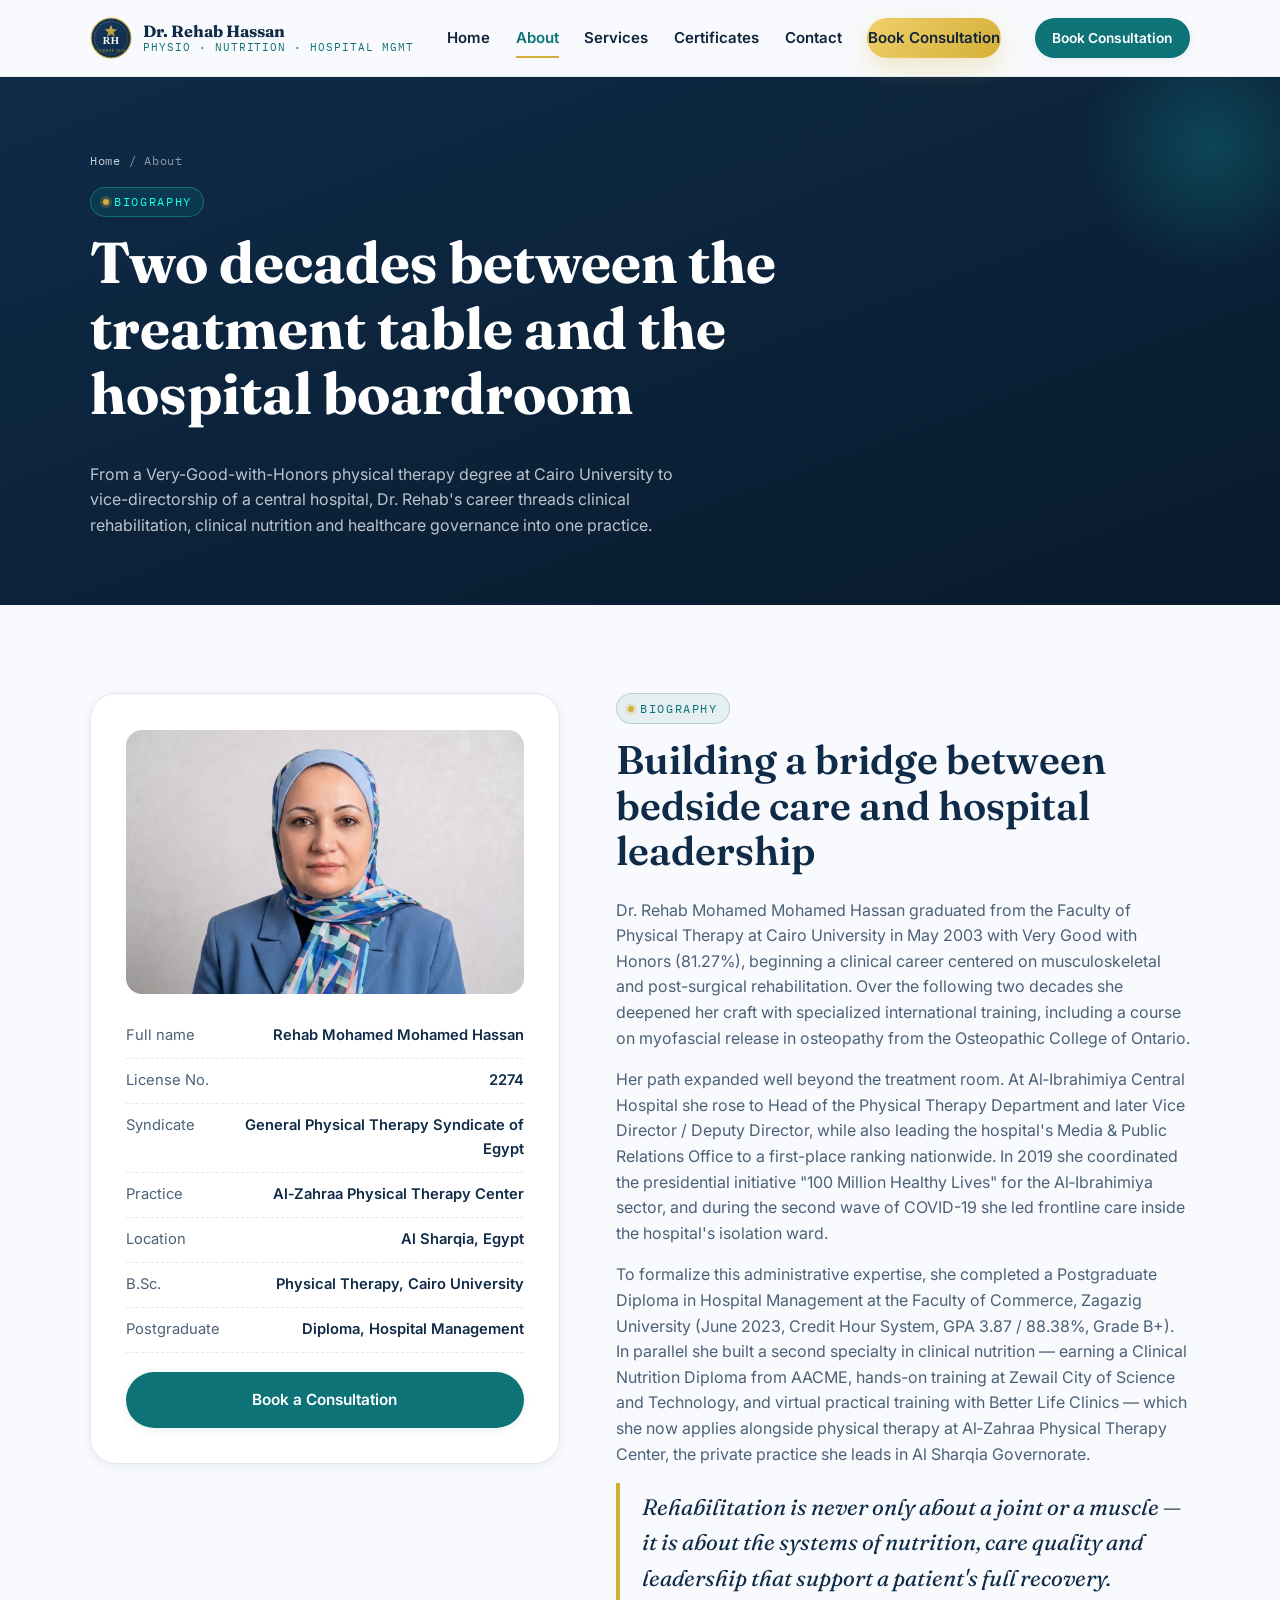
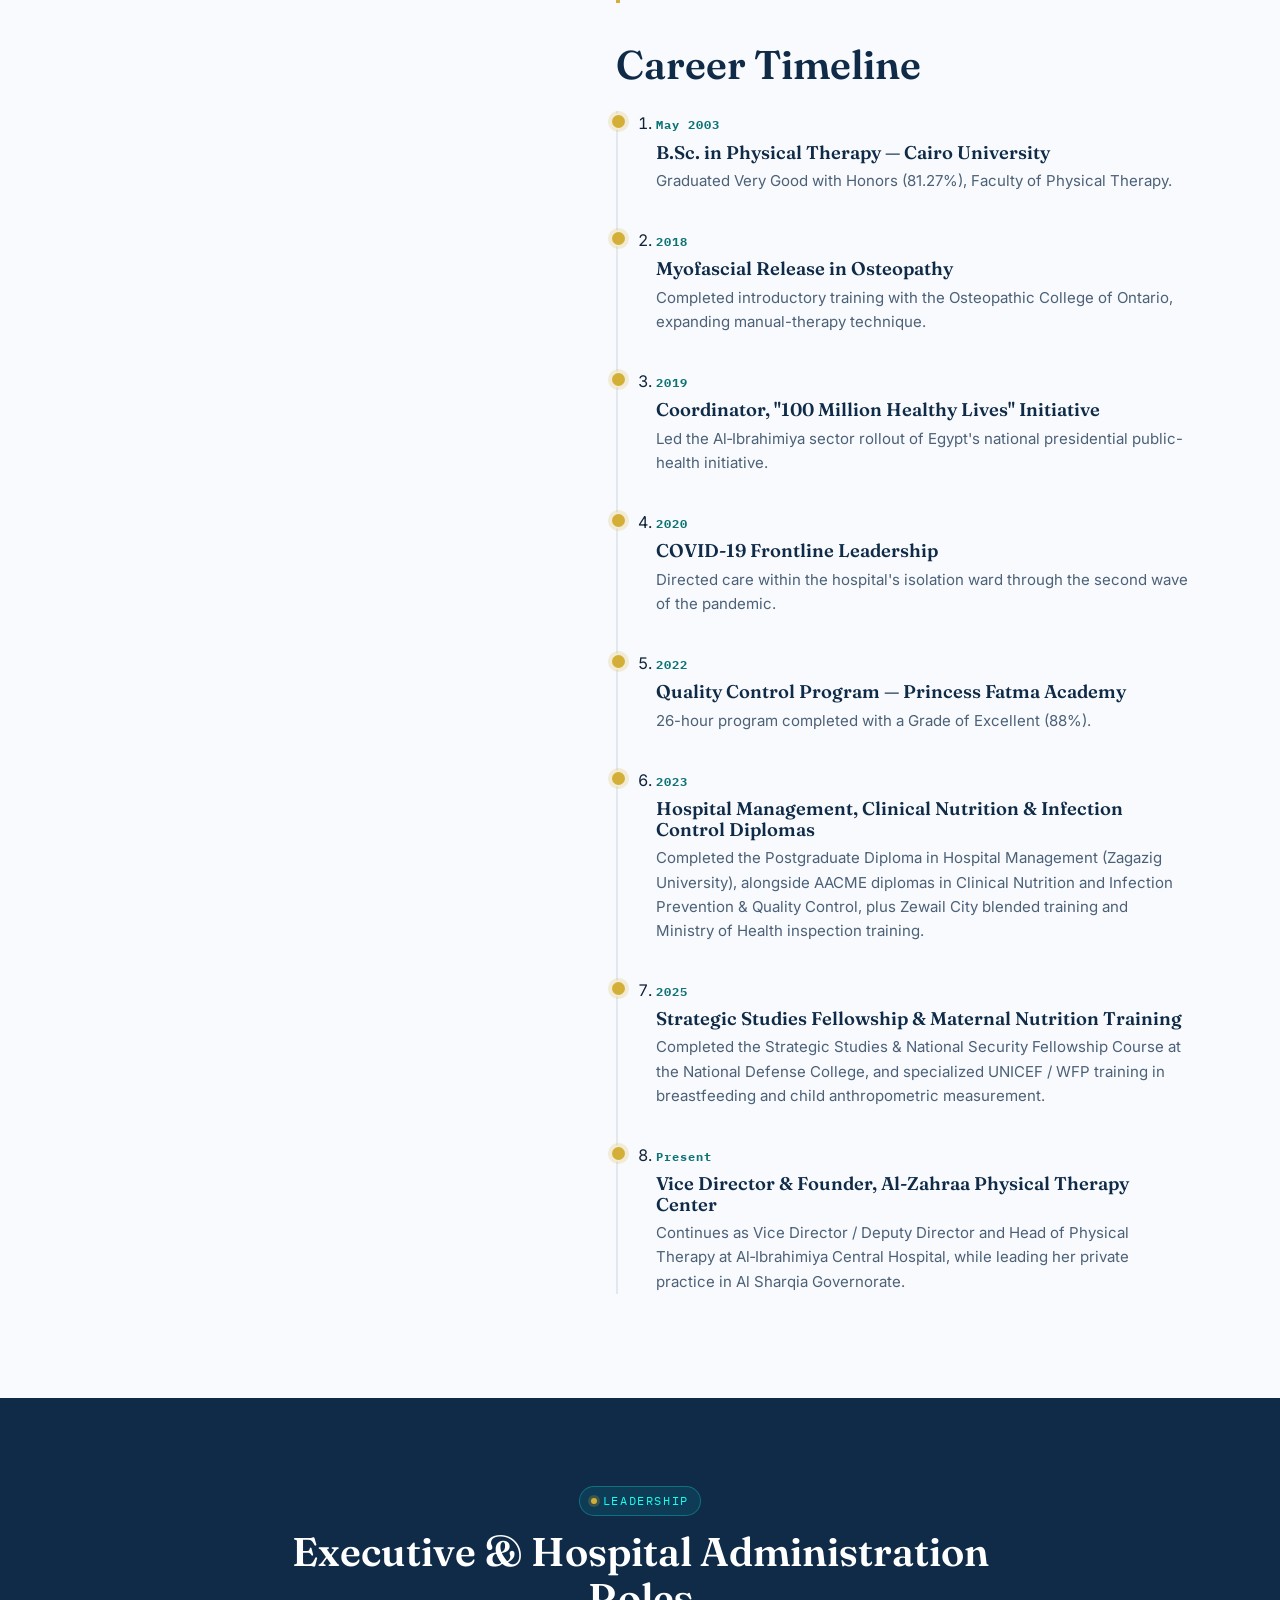
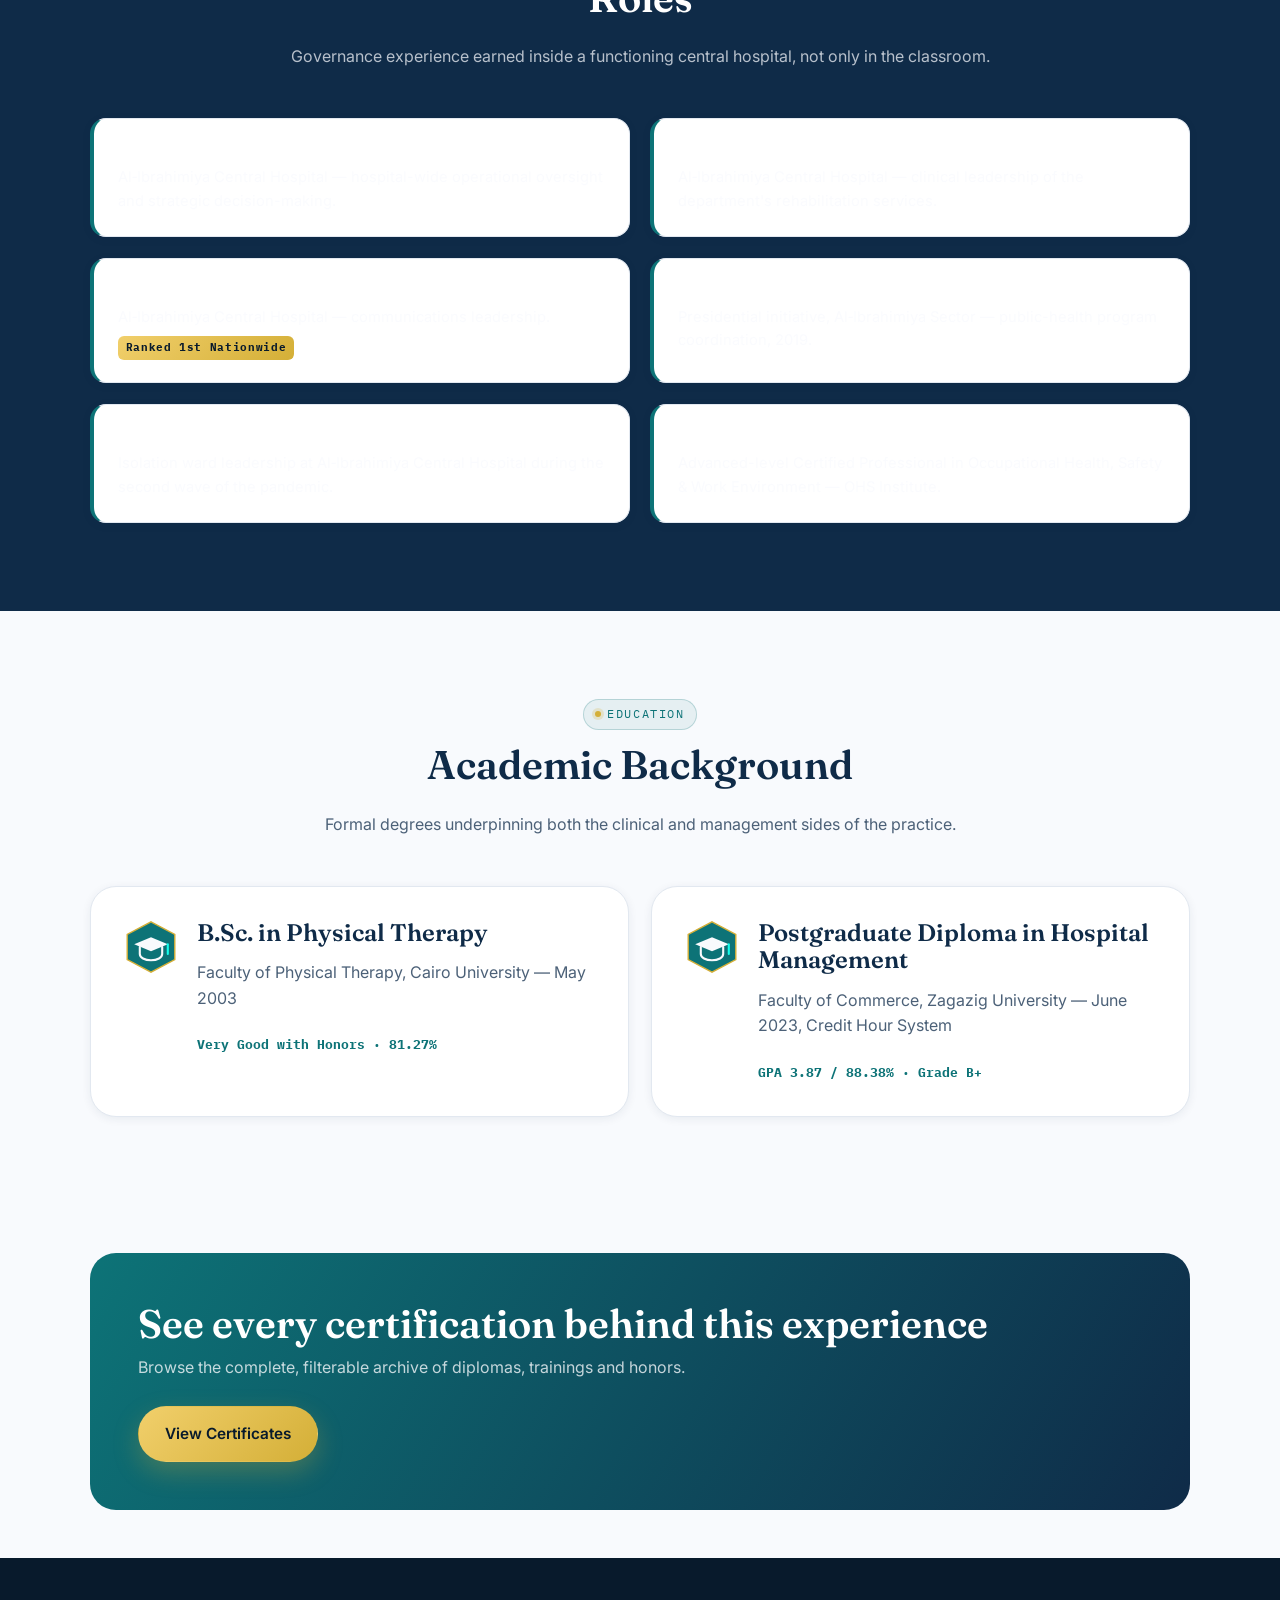
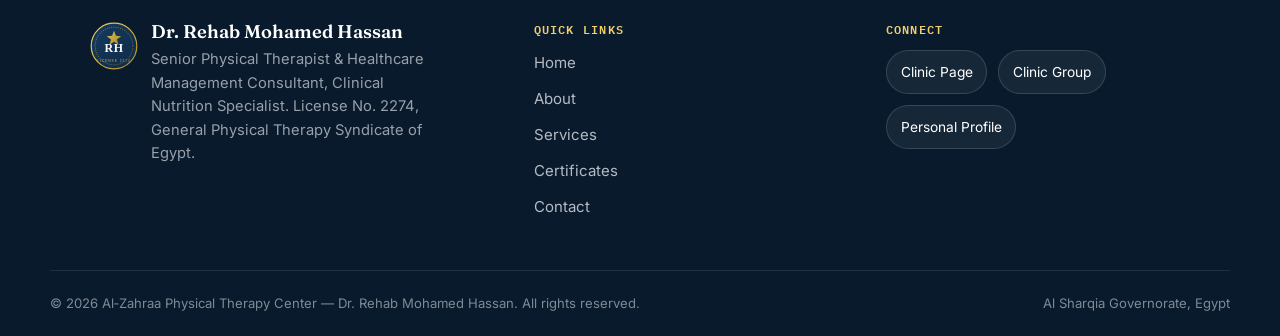
==== commit cce4212d: "Update about.html" ====
--- a/about.html
+++ b/about.html
@@ -53,7 +53,7 @@
     <div class="container bio-layout">
 
       <aside class="bio-card">
-        <img src="assets/images/avatar-placeholder.svg" alt="Portrait placeholder for Dr. Rehab Mohamed Hassan">
+      <img src="assets/images/doctor-profile.jpg" alt="Dr. Rehab Mohamed Hassan" class="bio-portrait-img">
         <div class="bio-fact"><span>Full name</span><span>Rehab Mohamed Mohamed Hassan</span></div>
         <div class="bio-fact"><span>License No.</span><span>2274</span></div>
         <div class="bio-fact"><span>Syndicate</span><span>General Physical Therapy Syndicate of Egypt</span></div>
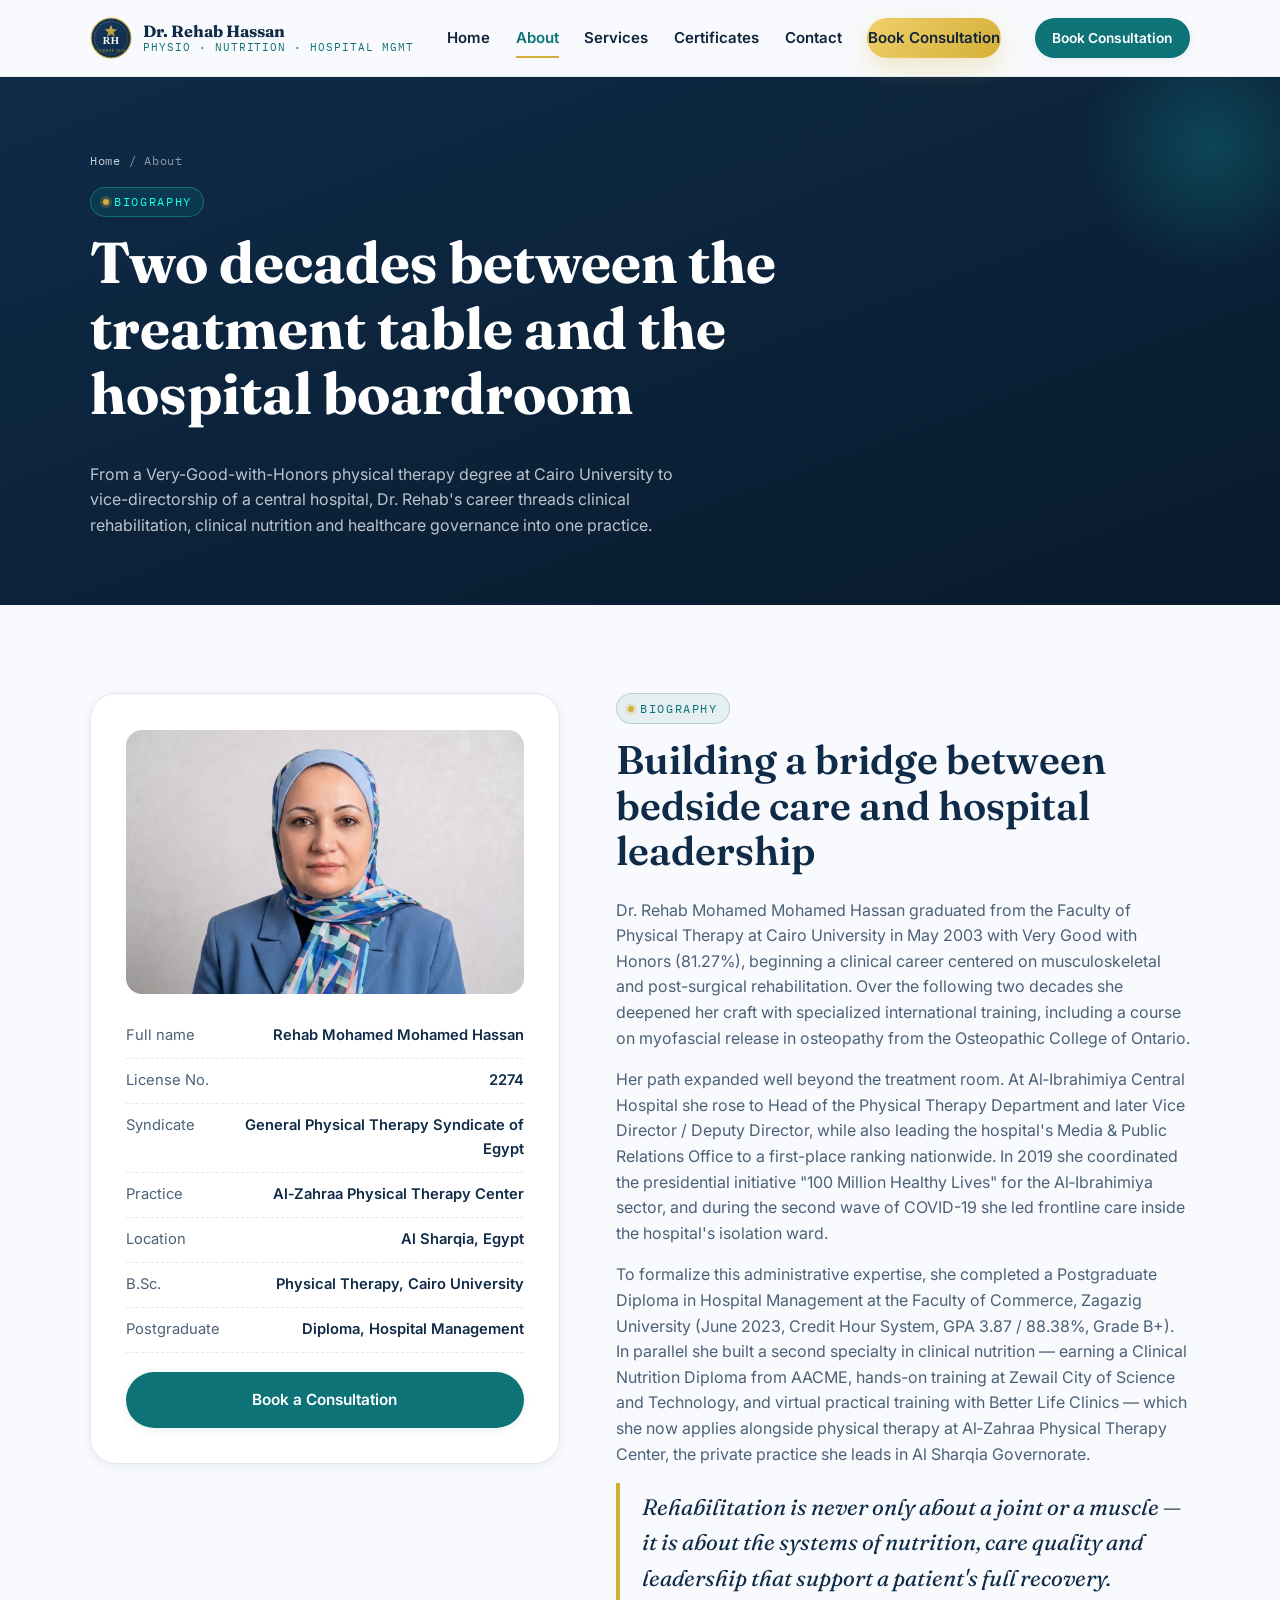
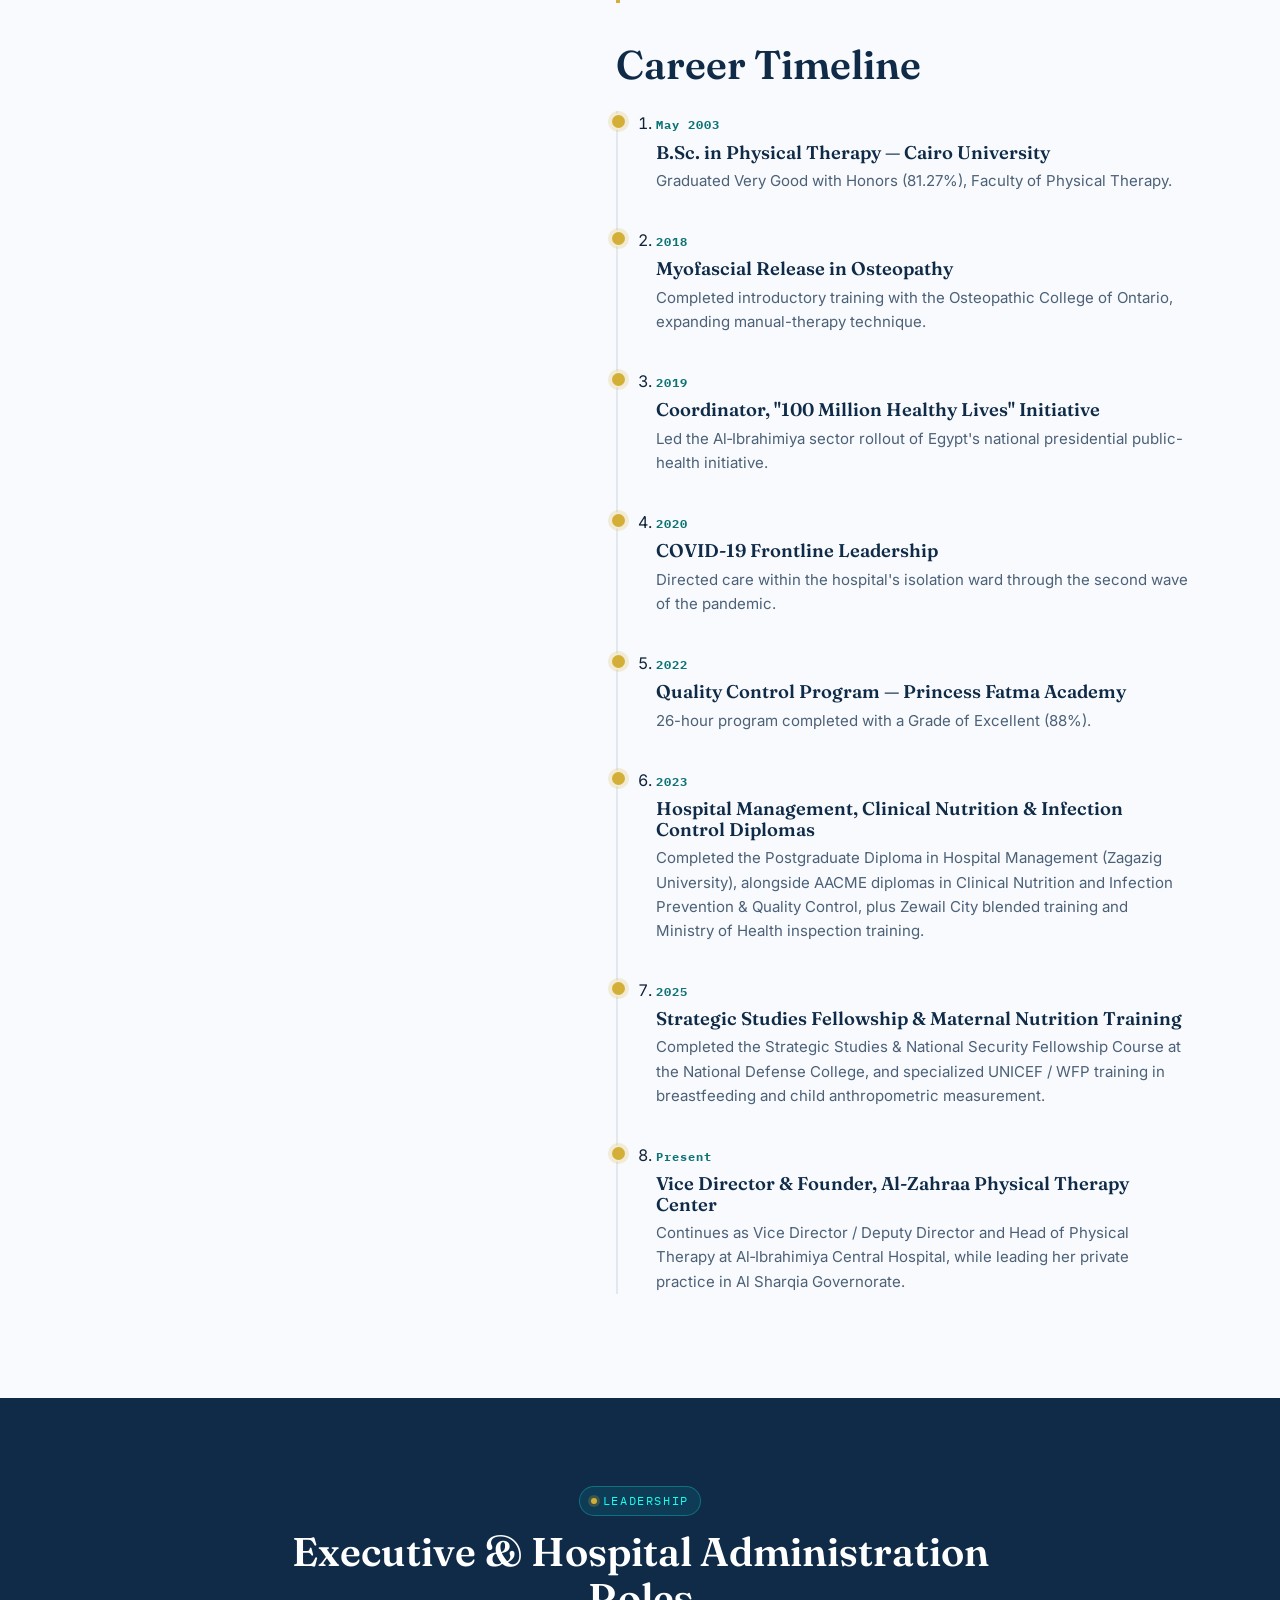
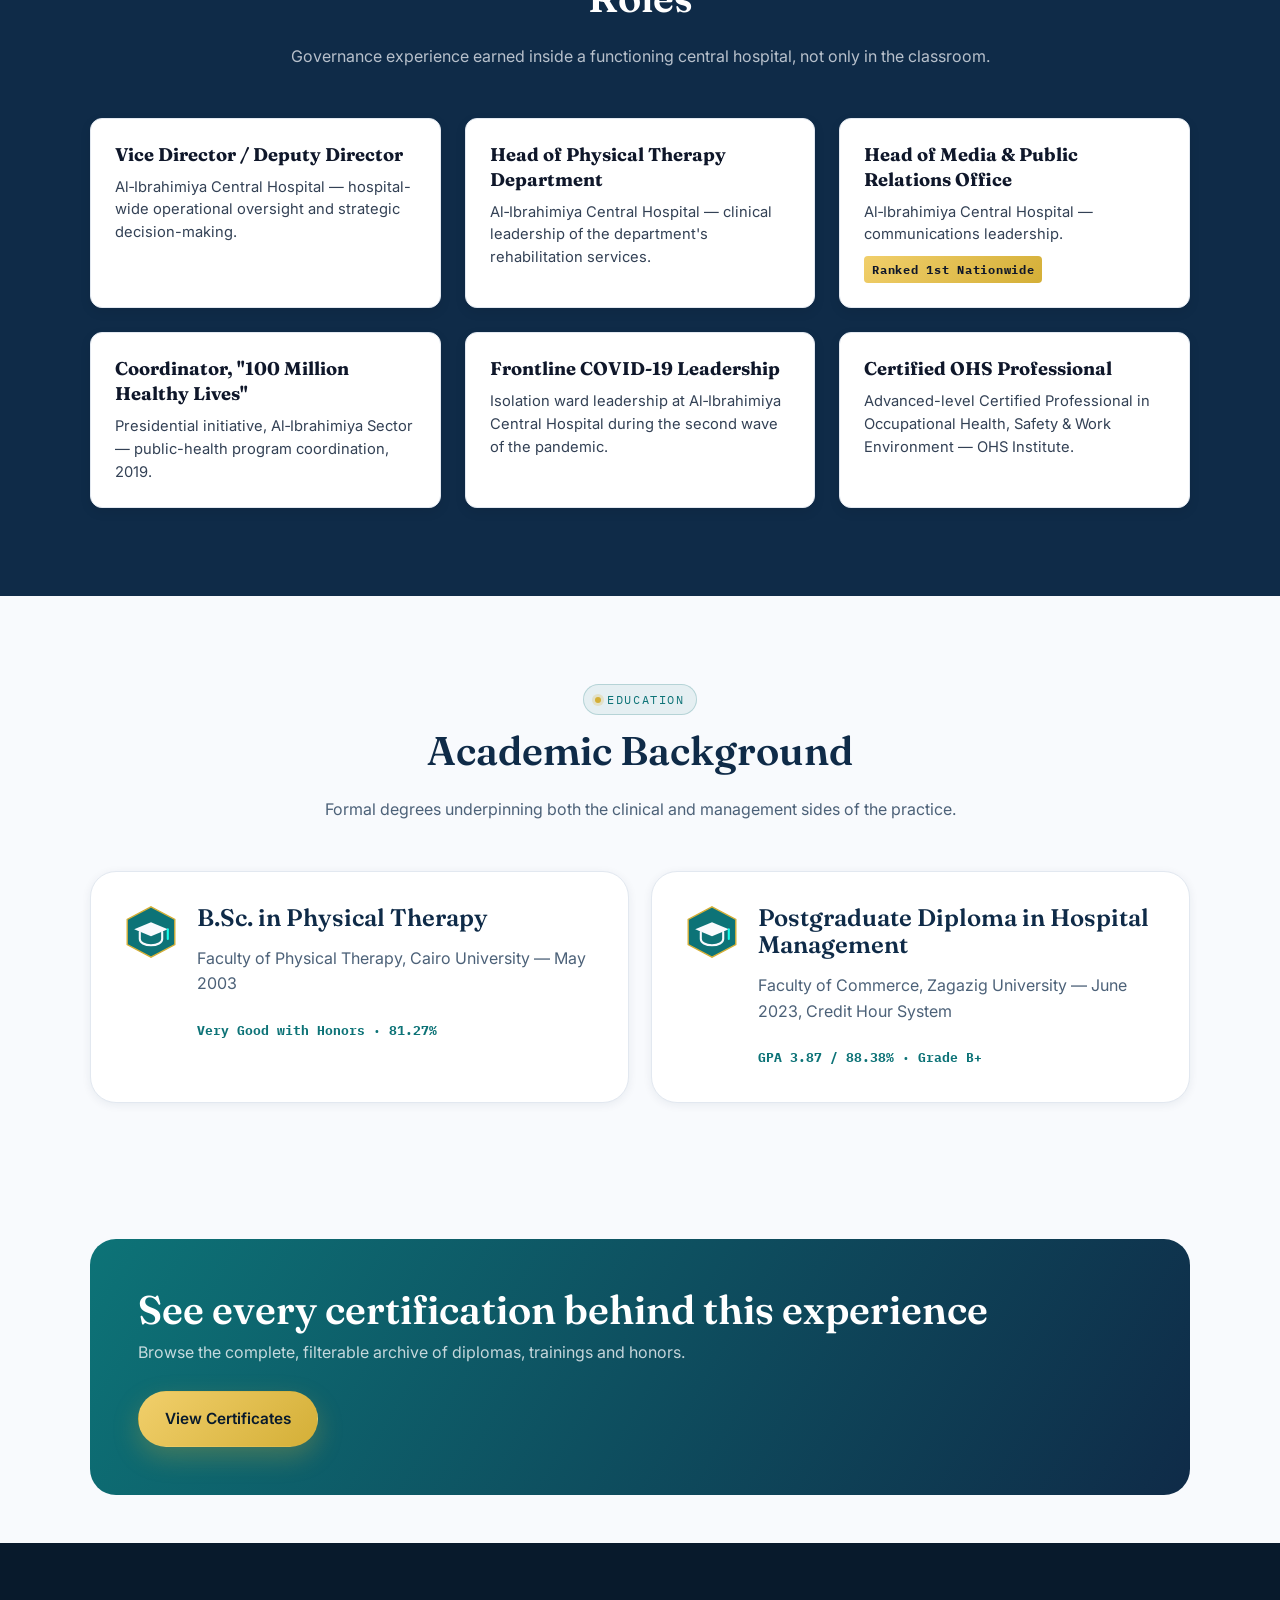
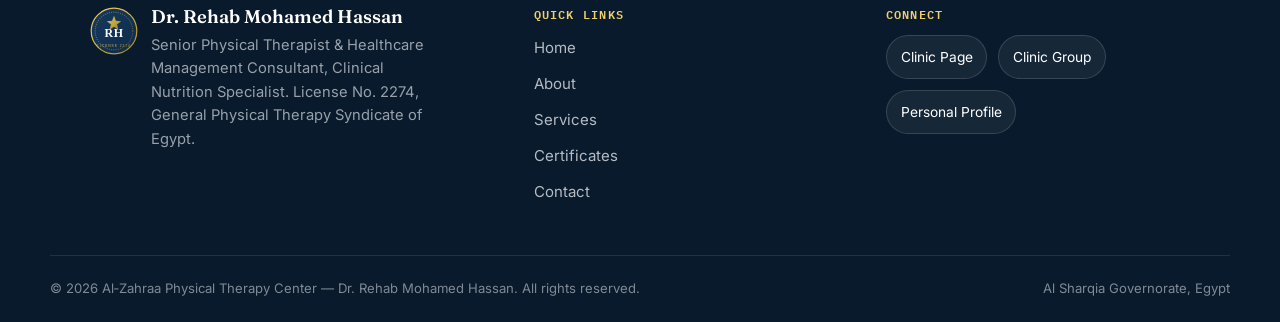
==== commit b3d0af19: "Update about.html" ====
--- a/about.html
+++ b/about.html
@@ -10,6 +10,65 @@
 <link rel="preconnect" href="https://fonts.gstatic.com" crossorigin>
 <link href="https://fonts.googleapis.com/css2?family=Fraunces:wght@500;600;700&amp;family=Inter:wght@400;500;600;700&amp;family=IBM+Plex+Mono:wght@500;700&amp;display=swap" rel="stylesheet">
 <link rel="stylesheet" href="assets/css/style.css">
+<style>
+  /* إصلاح النصوص البيضاء داخل كروت الإدارة والقيادة */
+  .role-grid {
+    display: grid !important;
+    grid-template-columns: 1fr !important;
+    gap: 1.25rem !important;
+    margin-top: 2rem !important;
+  }
+  @media (min-width: 640px) {
+    .role-grid {
+      grid-template-columns: repeat(2, 1fr) !important;
+      gap: 1.5rem !important;
+    }
+  }
+  @media (min-width: 1024px) {
+    .role-grid {
+      grid-template-columns: repeat(3, 1fr) !important;
+    }
+  }
+
+  .role-card {
+    background-color: #ffffff !important;
+    border-radius: 12px !important;
+    padding: 1.5rem !important;
+    box-shadow: 0 4px 12px rgba(0, 0, 0, 0.08) !important;
+    border: 1px solid #e2e8f0 !important;
+    display: flex !important;
+    flex-direction: column !important;
+    justify-content: flex-start !important;
+    position: relative !important;
+  }
+
+  .role-card h3 {
+    color: #0f172a !important;
+    font-size: 1.15rem !important;
+    font-weight: 700 !important;
+    margin-bottom: 0.5rem !important;
+    line-height: 1.35 !important;
+  }
+
+  .role-card p {
+    color: #334155 !important;
+    font-size: 0.92rem !important;
+    line-height: 1.55 !important;
+    margin: 0 !important;
+  }
+
+  .tag-honor {
+    display: inline-block !important;
+    background-color: #d4af37 !important;
+    color: #0f172a !important;
+    font-size: 0.75rem !important;
+    font-weight: 700 !important;
+    padding: 4px 8px !important;
+    border-radius: 4px !important;
+    margin-top: 10px !important;
+    width: fit-content !important;
+  }
+</style>
 </head>
 <body>
 <a href="#main" class="skip-link">Skip to content</a>
